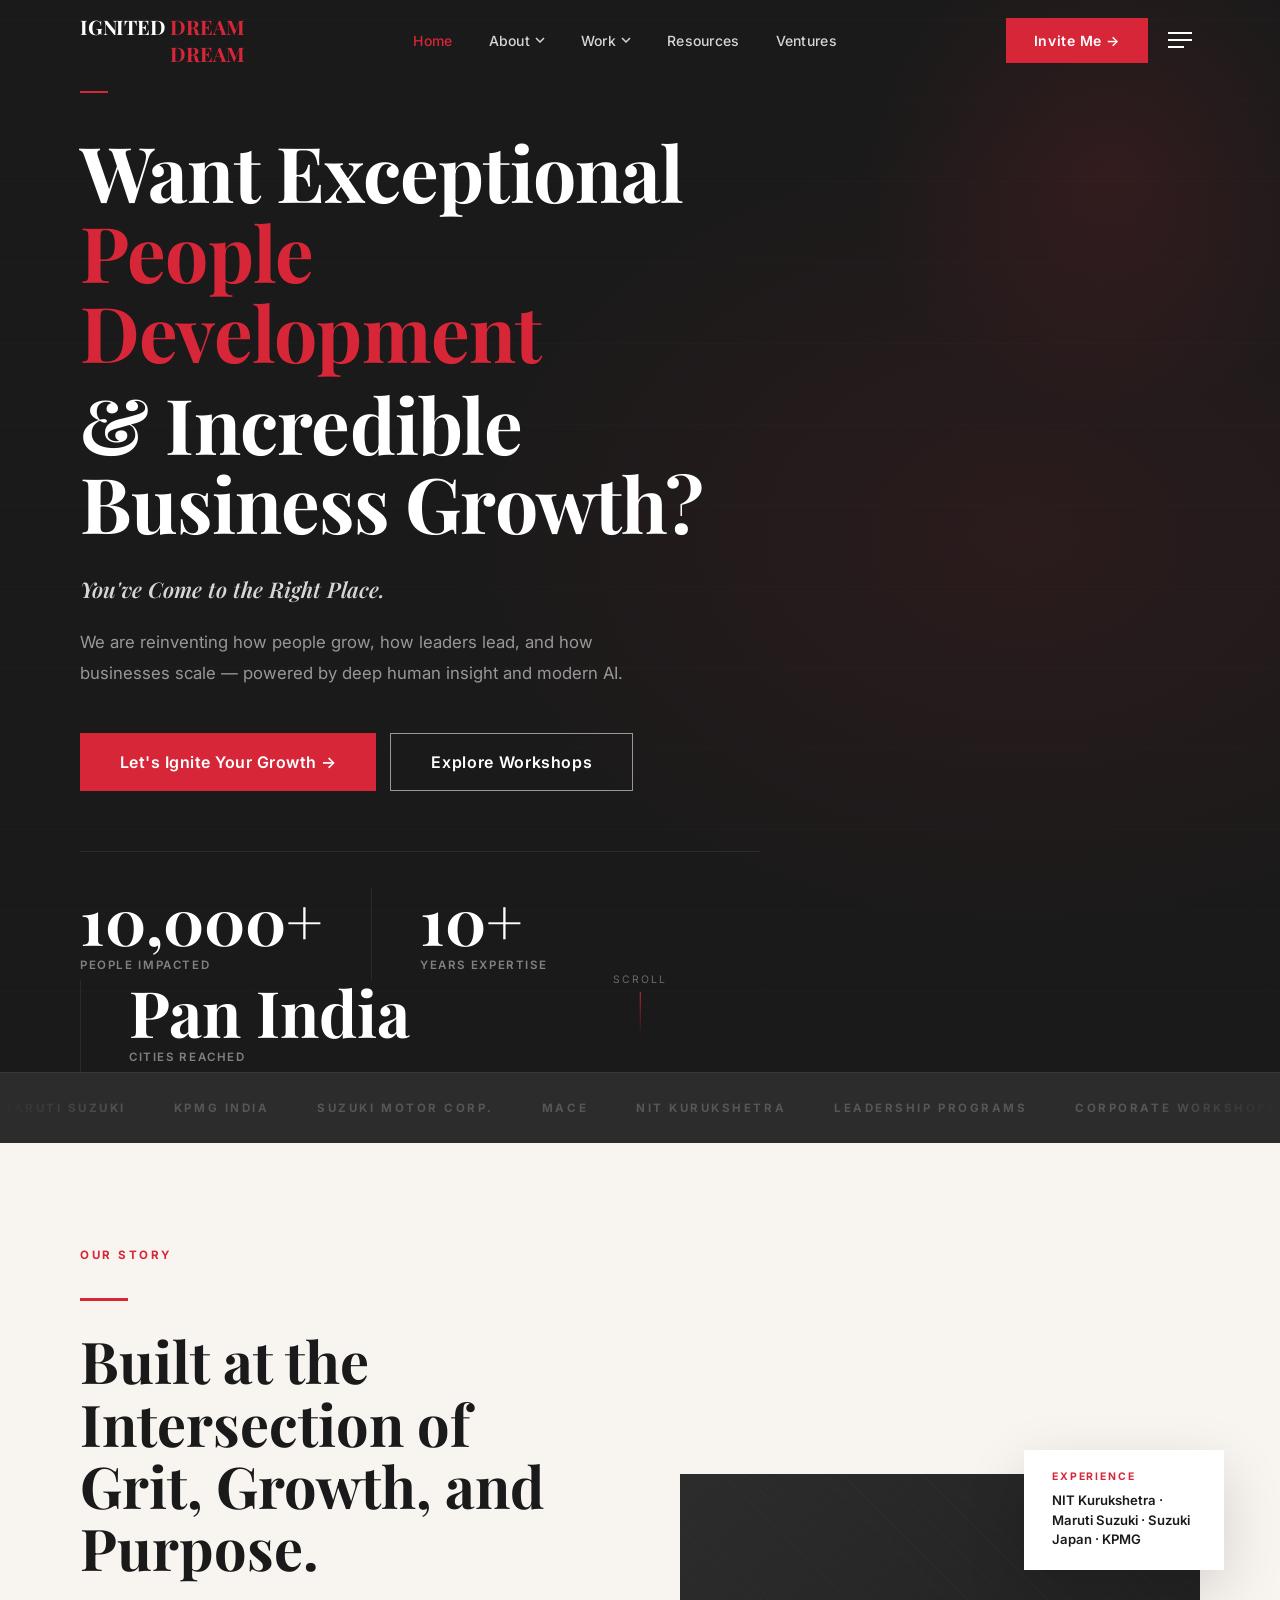
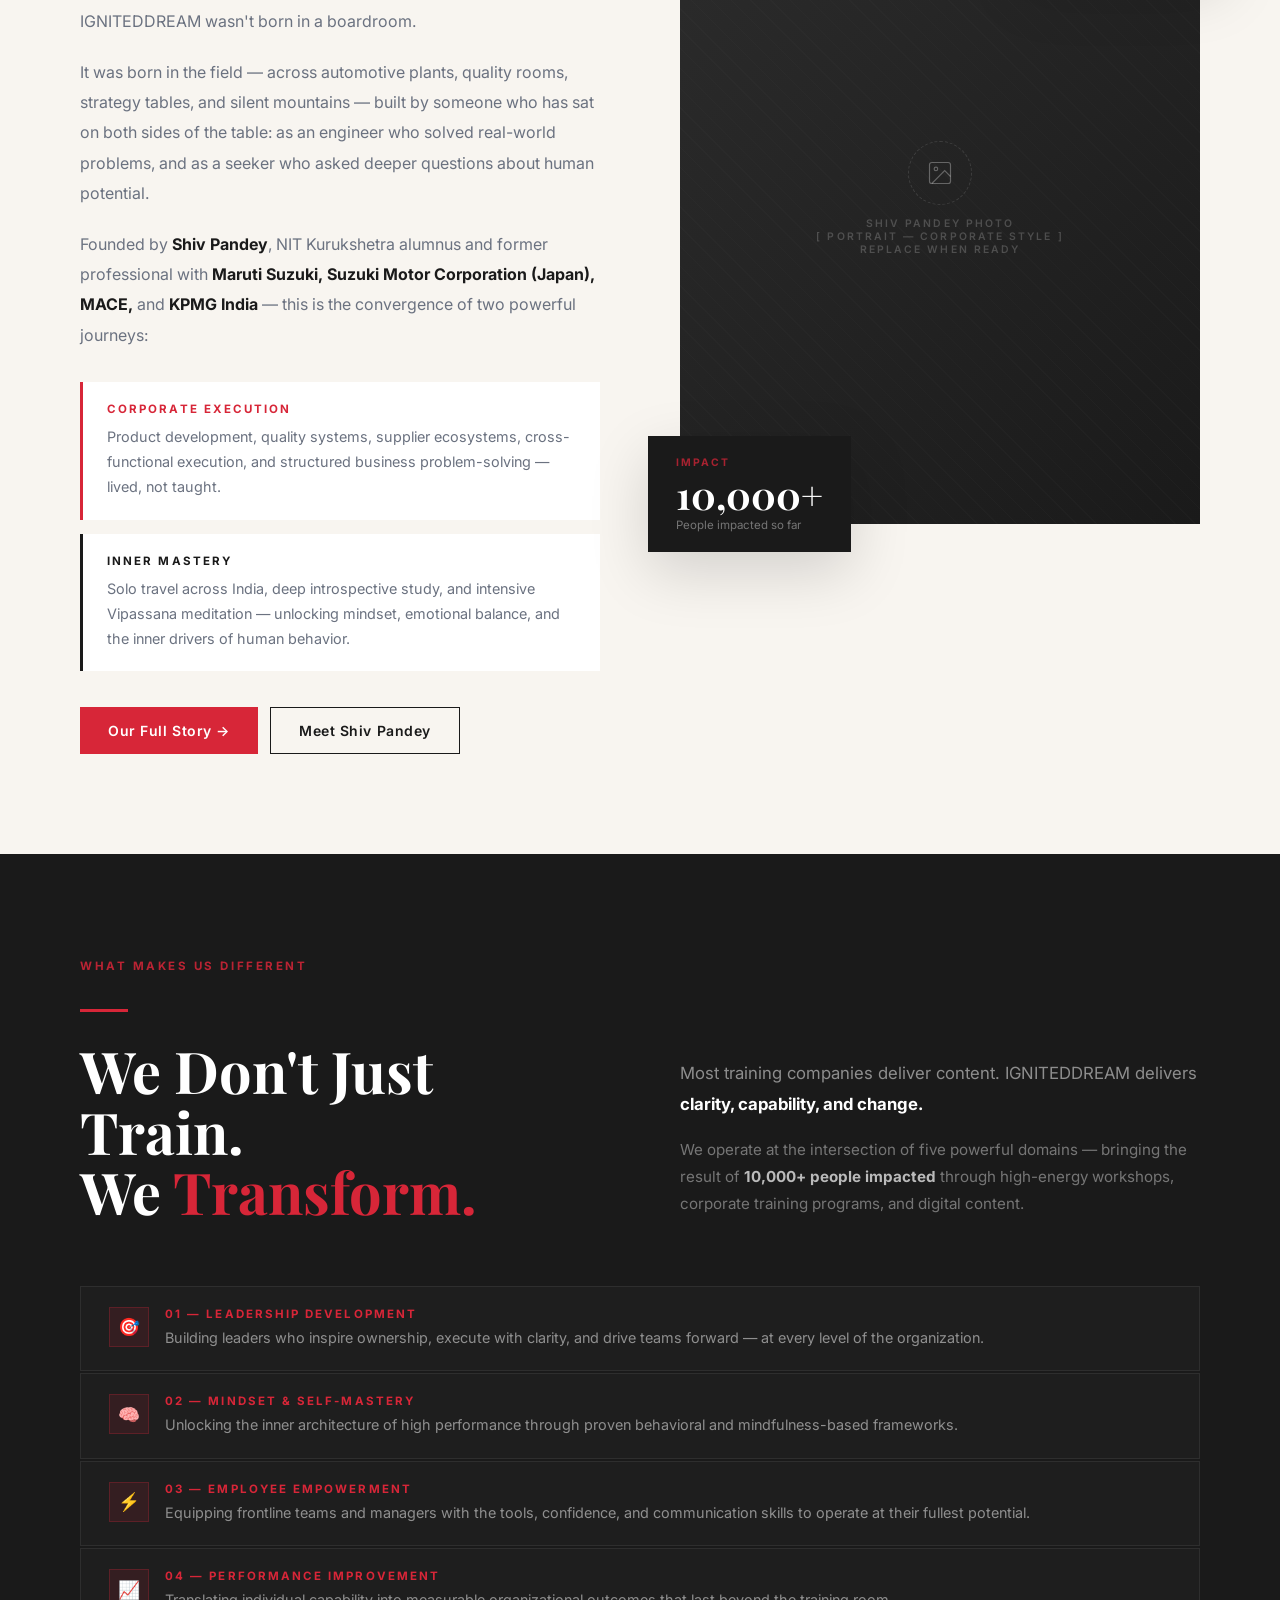
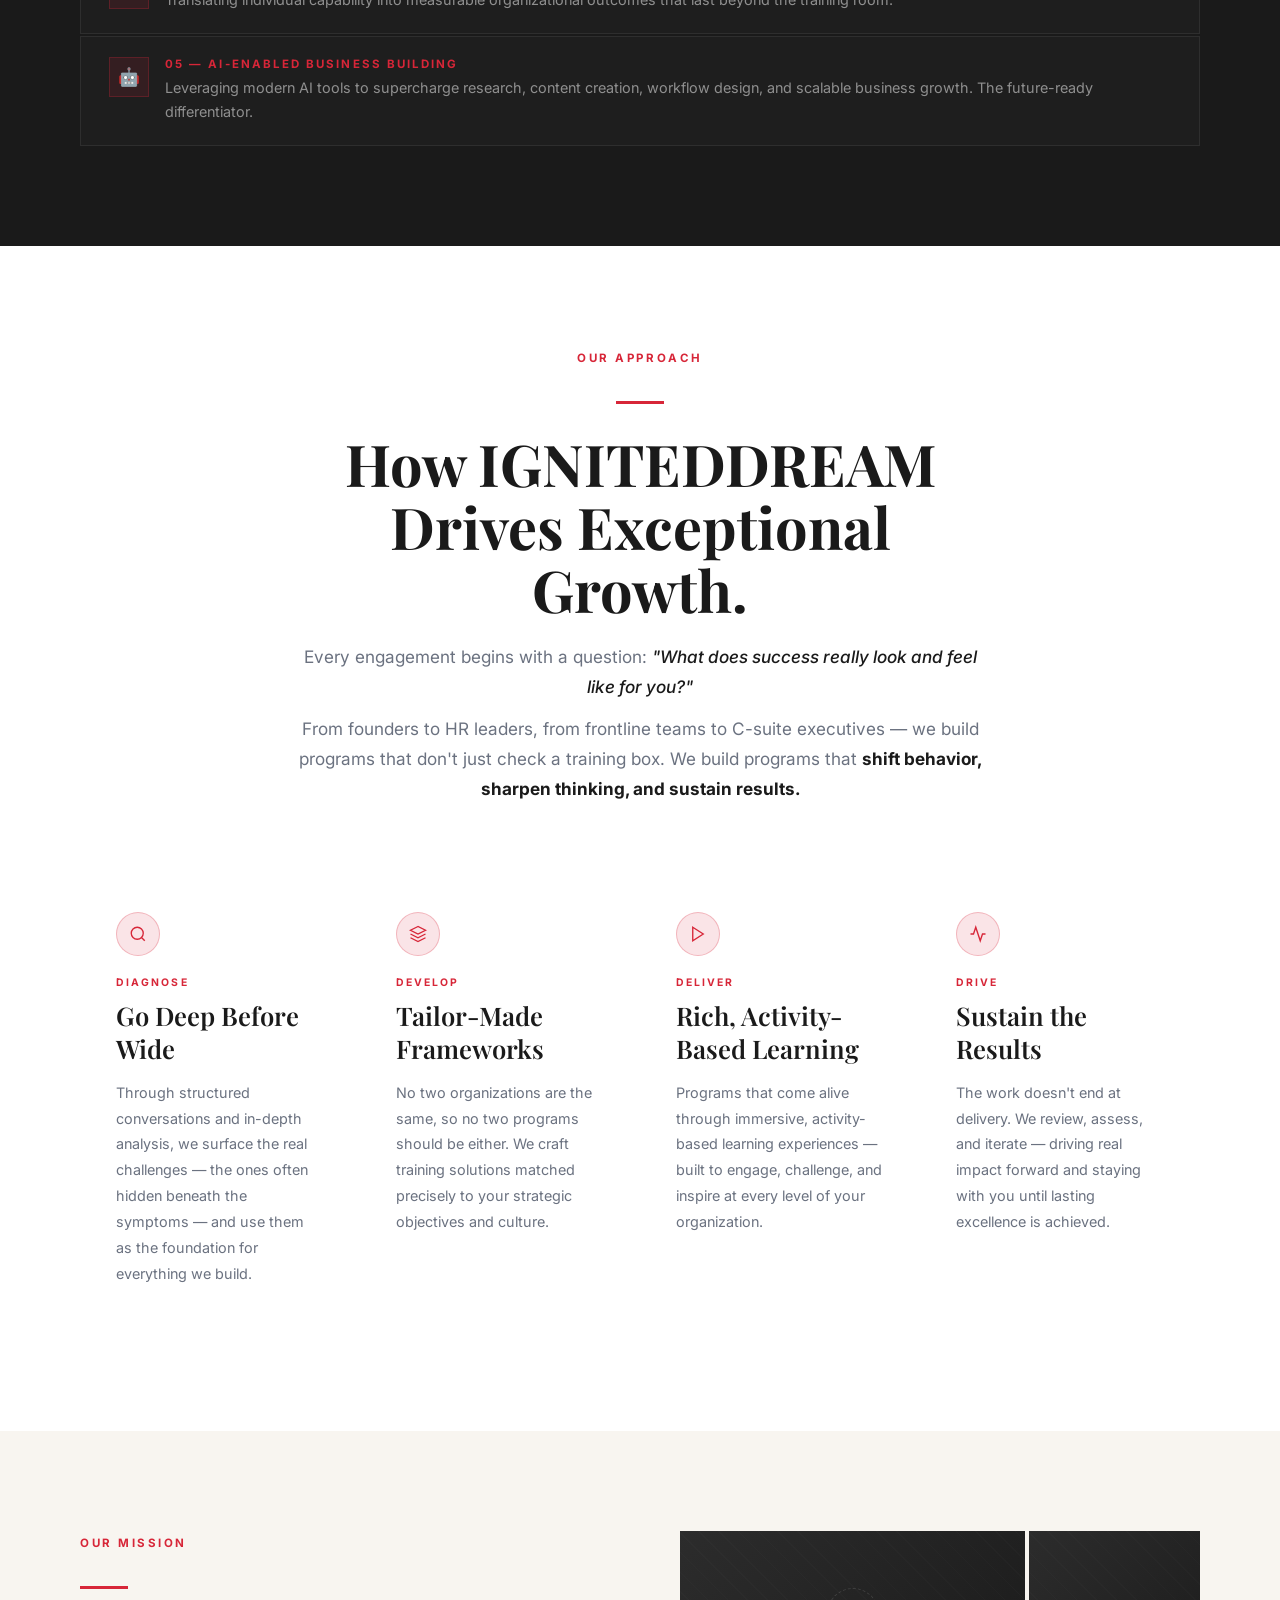
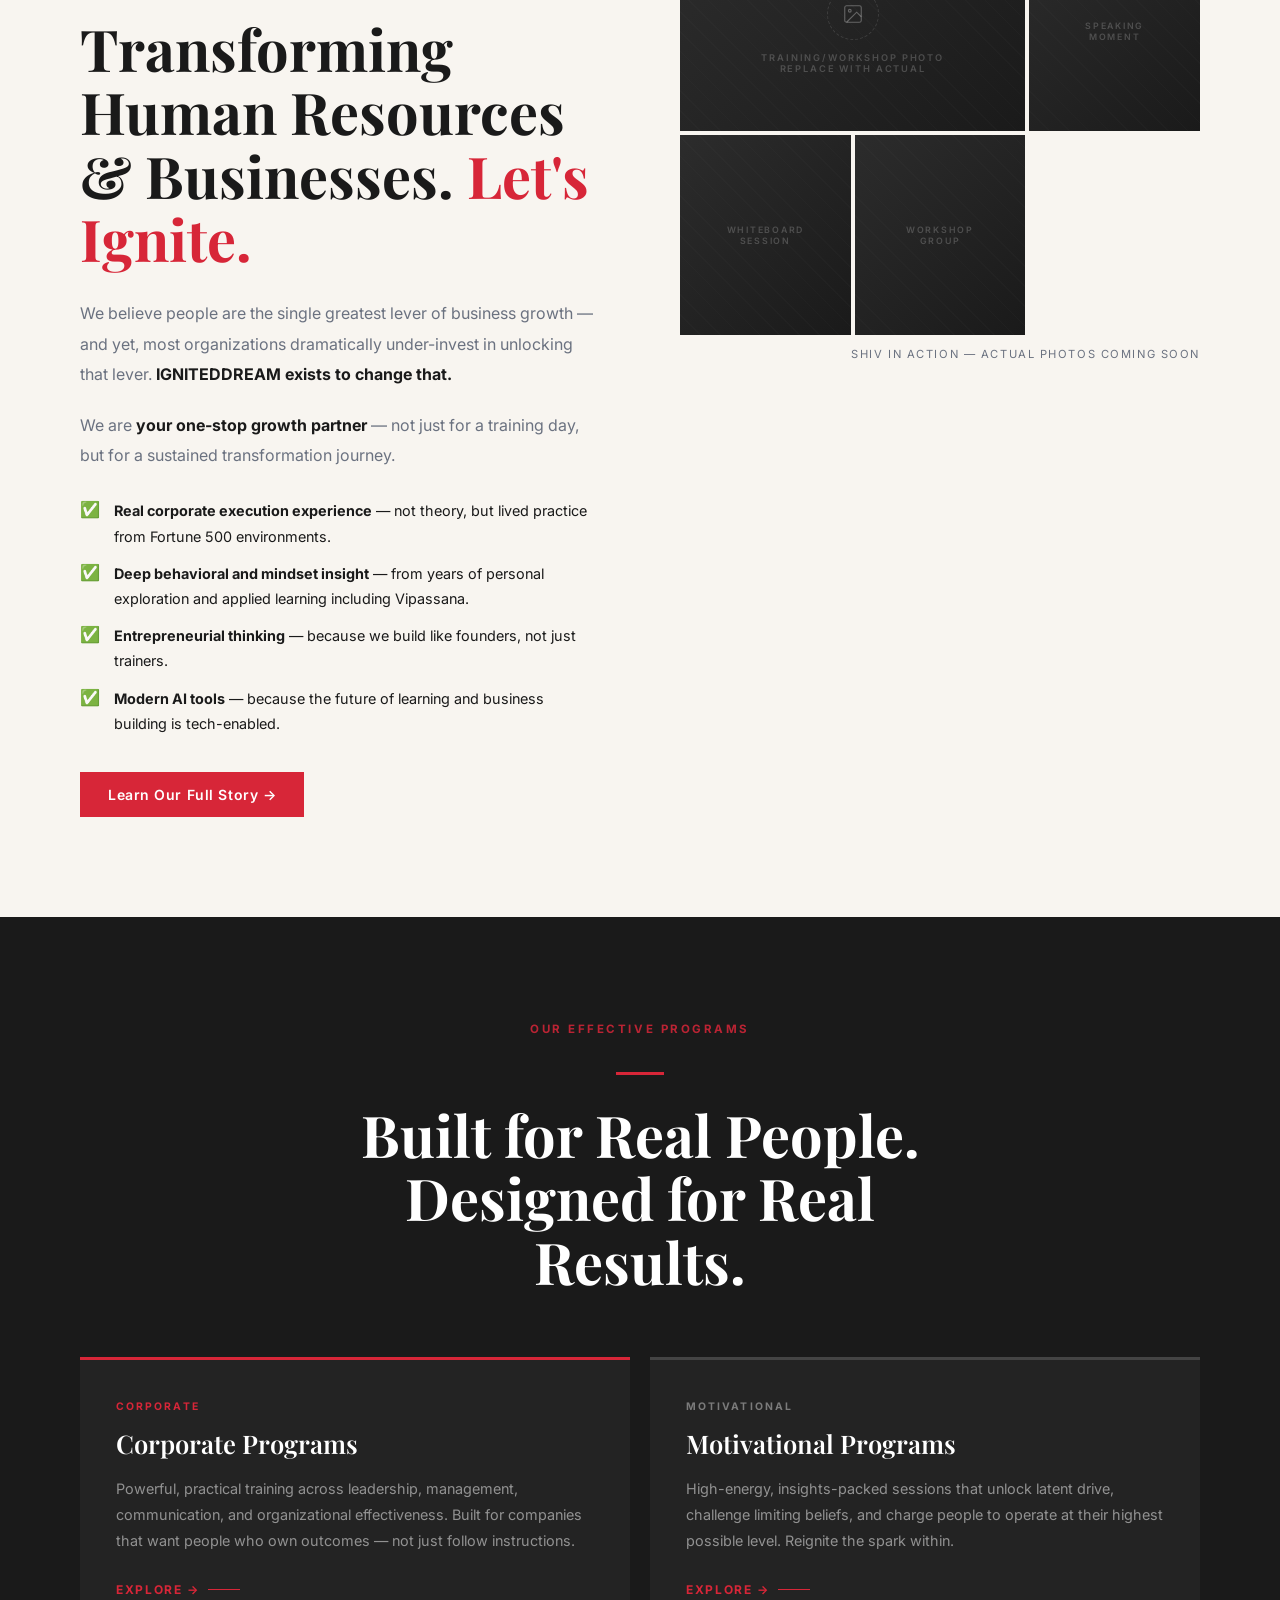
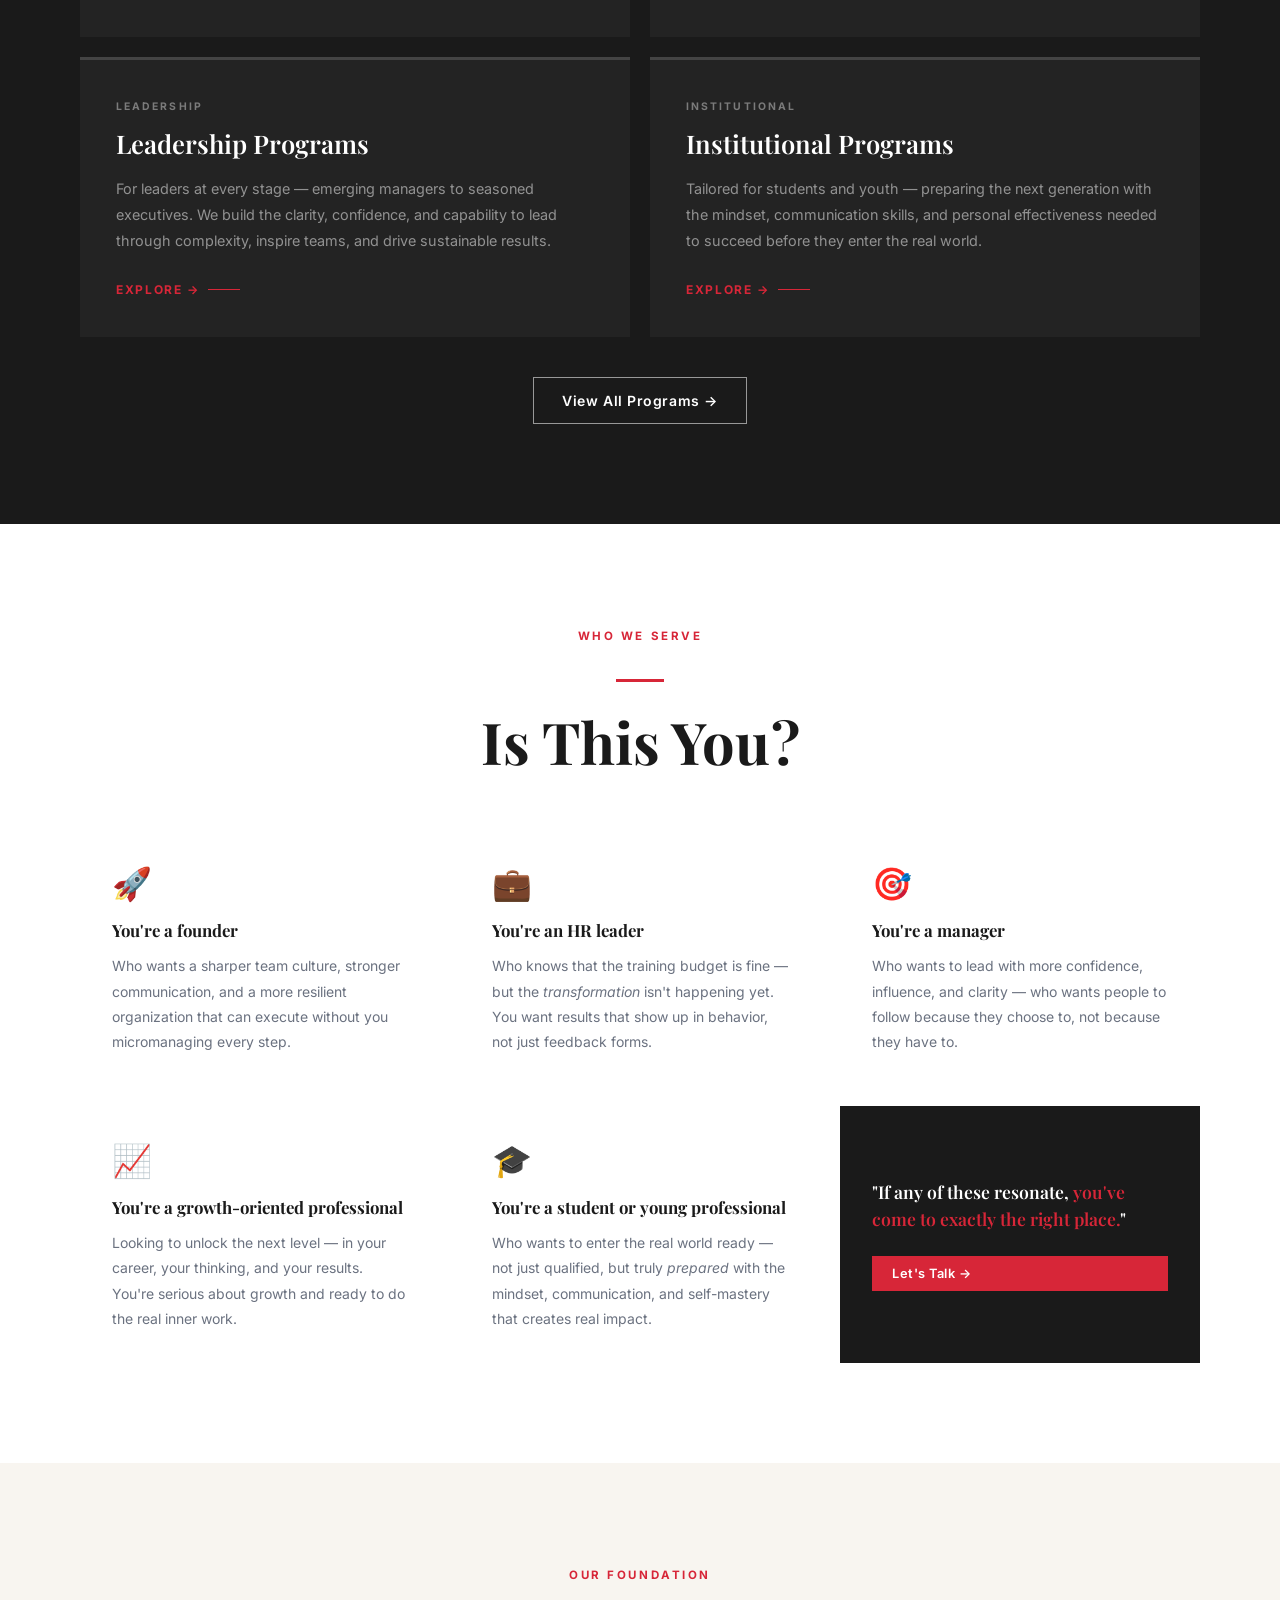
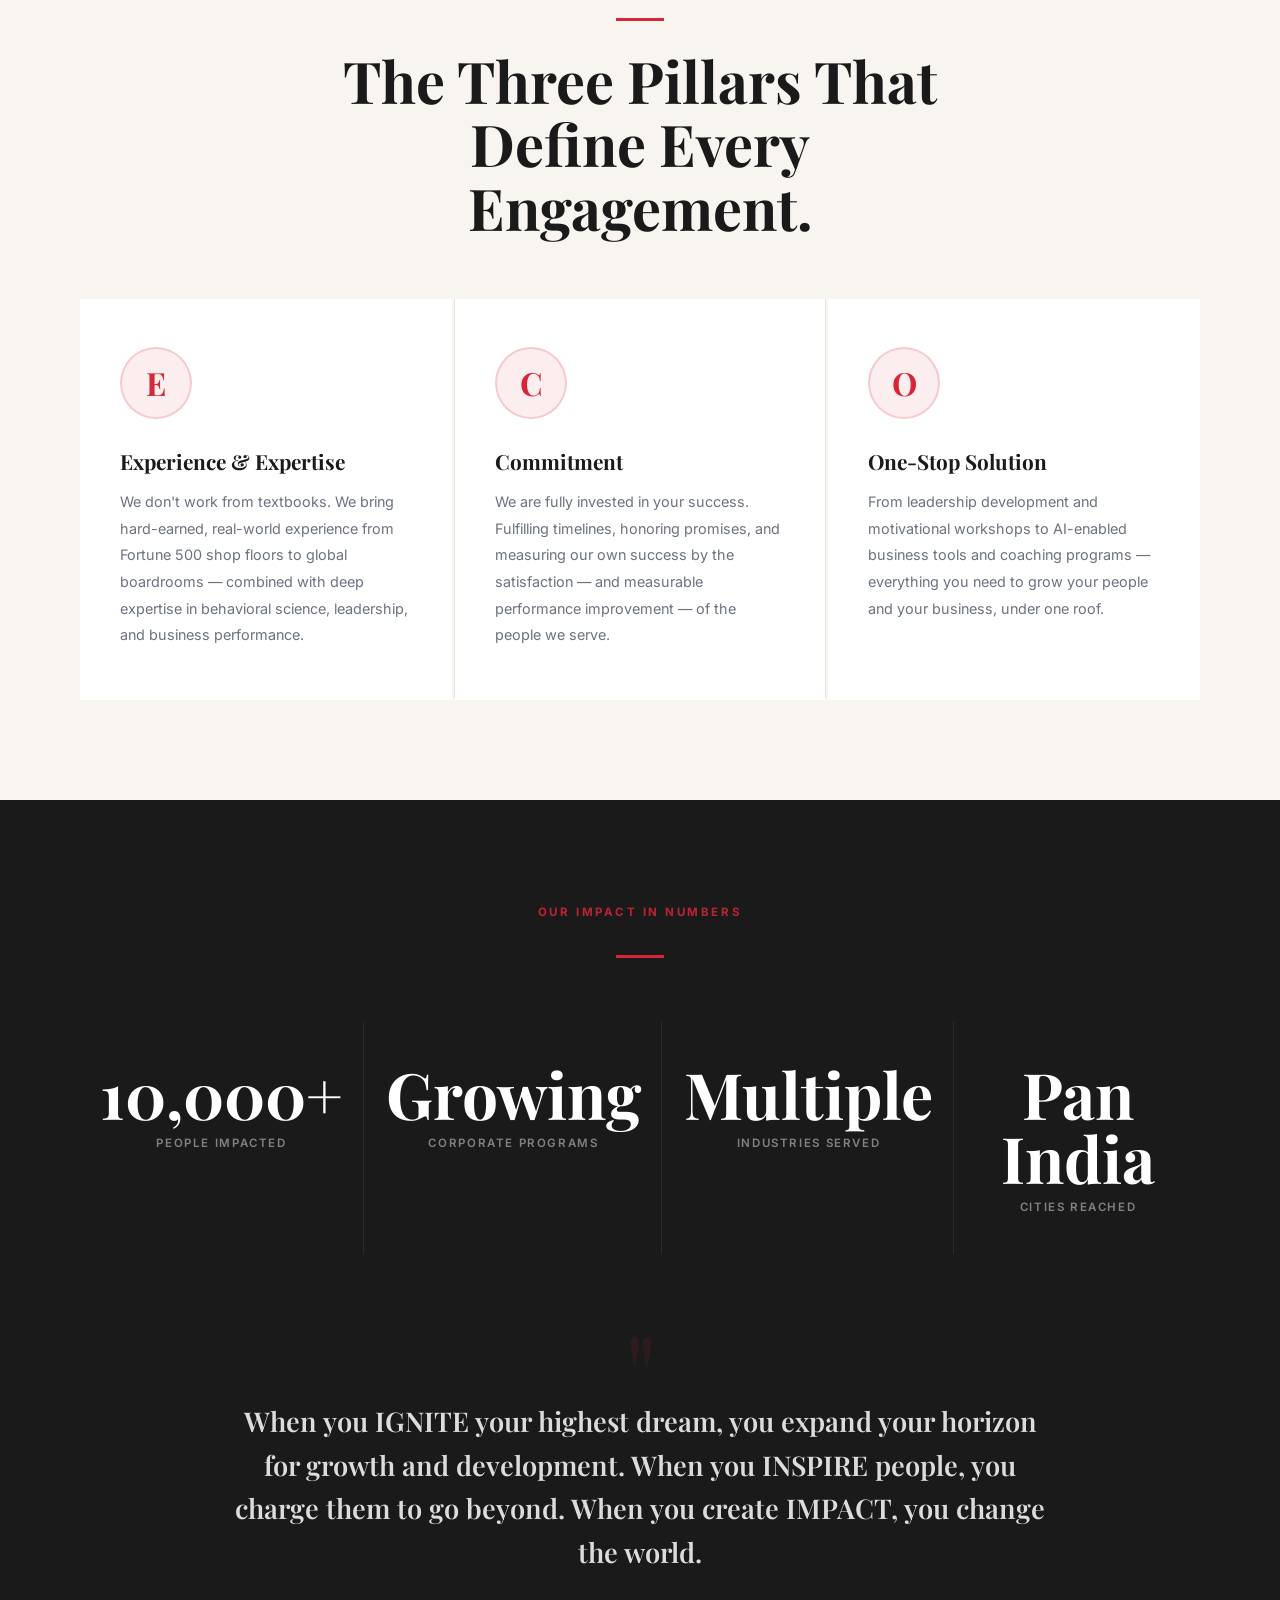
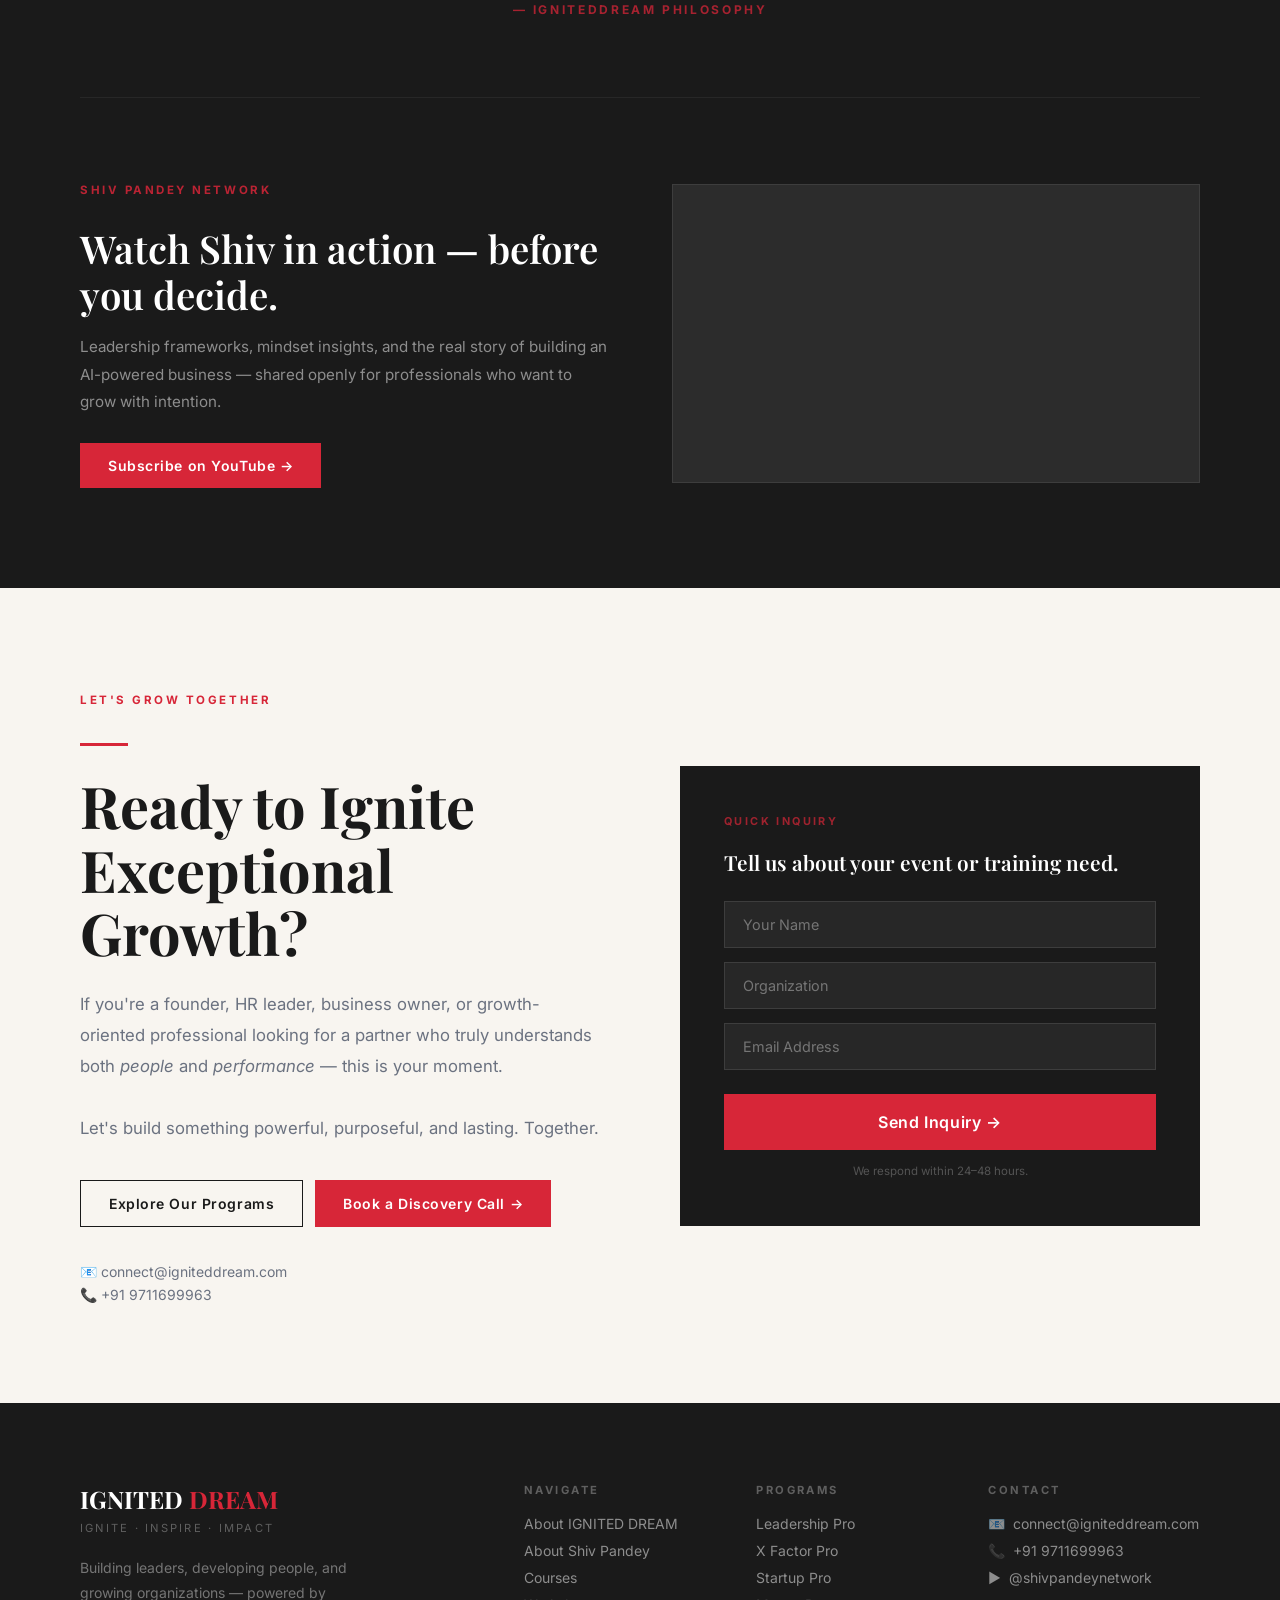
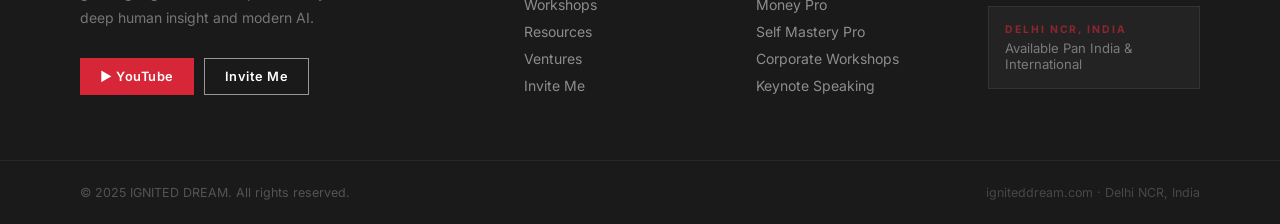
==== index.html @ c8ef8863 "Initial commit with fully redesigned pages and recovered content" ====
<!DOCTYPE html>
<html lang="en">
<head>
  <meta charset="UTF-8">
  <meta name="viewport" content="width=device-width, initial-scale=1.0">
  <title>IGNITEDDREAM — Exceptional People Development & Incredible Business Growth | Delhi NCR</title>
  <meta name="description" content="IGNITEDDREAM is a leading corporate training, leadership development, and mindset transformation company in Delhi NCR. Founded by Shiv Pandey (NIT Kurukshetra | Maruti Suzuki | KPMG), we've impacted 10,000+ people. Explore programs for leaders, teams, and businesses.">
  <meta name="keywords" content="corporate training Delhi NCR, leadership development India, mindset coaching, employee empowerment programs, business growth training, soft skills training, Shiv Pandey, IGNITEDDREAM">
  <link rel="stylesheet" href="css/styles.css">
  <script src="https://cdn.tailwindcss.com"></script>
  <script>tailwind.config={theme:{extend:{}}}</script>
  <style>
    /* ── Page-specific additions ─── */
    .hero-tagline-cycle span {
      display: inline-block;
      opacity: 0;
      transform: translateY(12px);
      animation: cycleIn 9s ease infinite;
    }
    .hero-tagline-cycle span:nth-child(2) { animation-delay: 3s; }
    .hero-tagline-cycle span:nth-child(3) { animation-delay: 6s; }
    @keyframes cycleIn {
      0%    { opacity:0; transform:translateY(12px); }
      8%    { opacity:1; transform:translateY(0); }
      28%   { opacity:1; transform:translateY(0); }
      36%   { opacity:0; transform:translateY(-12px); }
      100%  { opacity:0; transform:translateY(12px); }
    }

    /* Marquee logos strip */
    .marquee-track { display:flex; gap:48px; animation: marquee 22s linear infinite; white-space:nowrap; }
    @keyframes marquee { from{transform:translateX(0)} to{transform:translateX(-50%)} }
    .marquee-wrap { overflow:hidden; -webkit-mask-image:linear-gradient(to right, transparent 0, black 10%, black 90%, transparent 100%); }

    /* Impact counter */
    .impact-num {
      font-family:'Playfair Display',serif;
      font-size:clamp(2.8rem,5vw,4.5rem);
      font-weight:700;
      color:#fff;
      line-height:1;
    }

    /* Domain pill hover */
    .domain-pill {
      padding:20px 28px;
      border:1px solid rgba(255,255,255,0.07);
      display:flex; align-items:flex-start; gap:16px;
      transition:all .3s ease;
      background:rgba(255,255,255,0.02);
    }
    .domain-pill:hover {
      border-color:rgba(215,38,56,0.4);
      background:rgba(215,38,56,0.04);
      transform:translateX(6px);
    }

    /* Who we serve card */
    .serve-card {
      padding:32px;
      border-top:3px solid transparent;
      background:var(--white);
      transition:all .35s ease;
      position:relative; overflow:hidden;
    }
    .serve-card:hover { border-top-color:var(--red); transform:translateY(-5px); box-shadow:0 24px 60px rgba(0,0,0,.1); }

    /* Photo placeholder */
    .photo-placeholder {
      background:linear-gradient(135deg, #2C2C2C 0%, #1A1A1A 100%);
      display:flex; flex-direction:column; align-items:center; justify-content:center;
      position:relative; overflow:hidden;
    }
    .photo-placeholder::after {
      content:'';
      position:absolute; inset:0;
      background:repeating-linear-gradient(45deg, rgba(255,255,255,.015) 0px, rgba(255,255,255,.015) 1px, transparent 1px, transparent 14px);
    }
    .photo-placeholder-label {
      font-size:.65rem; letter-spacing:.2em; text-transform:uppercase;
      color:rgba(255,255,255,.2); font-weight:600; position:relative; z-index:1;
    }
    .photo-placeholder-icon {
      width:52px; height:52px; border:1.5px dashed rgba(255,255,255,.12);
      border-radius:50%; display:flex; align-items:center; justify-content:center;
      margin-bottom:12px; position:relative; z-index:1;
    }

    /* Floating stats box */
    .stat-float {
      position:absolute; background:var(--white); padding:20px 28px;
      box-shadow:0 20px 60px rgba(0,0,0,.15);
    }

    /* ECO pillar */
    .eco-pillar {
      padding:48px 40px;
      border-bottom:3px solid transparent;
      transition:all .4s ease;
      background:var(--white);
    }
    .eco-pillar:hover { border-bottom-color:var(--red); }

    /* Pull quote mark */
    .pull-quote-mark {
      font-family:'Playfair Display',serif;
      font-size:7rem; line-height:.7;
      color:var(--red); opacity:.1;
      display:block;
    }

    /* Proof moments grid */
    .moments-grid {
      display:grid;
      grid-template-columns:repeat(3,1fr);
      grid-template-rows:200px 200px;
      gap:4px;
    }
    .moments-grid .moment-lg { grid-column:span 2; }

    @media(max-width:768px) {
      .moments-grid { grid-template-columns:1fr 1fr; grid-template-rows:auto; }
      .moments-grid .moment-lg { grid-column:span 2; }
    }
  </style>
</head>
<body>

<!-- ═══════════════════════════════════════
  NAVIGATION
════════════════════════════════════════ -->
<nav id="navbar" class="nav-dark">
  <div class="container" style="height:80px;display:flex;align-items:center;justify-content:space-between;">
    <!-- Logo -->
    <a href="index.html" style="flex-shrink:0;">
      <img src="assets/images/logo-light.png" alt="IGNITED DREAM" class="logo-dark" style="height:40px;"
           onerror="this.style.display='none';this.nextElementSibling.style.display='block'">
      <span class="logo-dark" style="display:none;font-family:'Playfair Display',serif;font-size:1.25rem;font-weight:700;color:#fff;letter-spacing:-.01em;">IGNITED<span style="color:var(--red);"> DREAM</span></span>
      <img src="assets/images/logo-dark.png" alt="IGNITED DREAM" class="logo-light" style="height:40px;display:none;"
           onerror="this.style.display='none';this.nextElementSibling.style.display='block'">
      <span class="logo-light" style="display:none;font-family:'Playfair Display',serif;font-size:1.25rem;font-weight:700;color:var(--charcoal);letter-spacing:-.01em;">IGNITED<span style="color:var(--red);"> DREAM</span></span>
    </a>

    <!-- Desktop Nav -->
    <div style="display:flex;align-items:center;gap:36px;" class="hidden lg:flex">
      <a href="index.html" class="nav-link" style="color:var(--red)!important;">Home</a>
      <div class="dropdown">
        <button class="nav-link" style="gap:5px;">About
          <svg width="10" height="6" fill="none" viewBox="0 0 10 6"><path d="M1 1l4 4 4-4" stroke="currentColor" stroke-width="1.5"/></svg>
        </button>
        <div class="dropdown-menu">
          <a href="about.html">About IGNITED DREAM</a>
          <a href="shiv-pandey.html">About Shiv Pandey</a>
        </div>
      </div>
      <div class="dropdown">
        <button class="nav-link" style="gap:5px;">Work
          <svg width="10" height="6" fill="none" viewBox="0 0 10 6"><path d="M1 1l4 4 4-4" stroke="currentColor" stroke-width="1.5"/></svg>
        </button>
        <div class="dropdown-menu">
          <a href="courses.html">Courses</a>
          <a href="workshops.html">Workshops</a>
        </div>
      </div>
      <a href="resources.html" class="nav-link">Resources</a>
      <a href="side-projects.html" class="nav-link">Ventures</a>
    </div>

    <div style="display:flex;align-items:center;gap:12px;">
      <a href="invite.html" class="btn btn-red hidden lg:inline-flex">Invite Me →</a>
      <button id="hamburger" class="lg:hidden" aria-label="Open menu" style="display:flex;flex-direction:column;justify-content:center;gap:5px;padding:8px;width:40px;height:40px;">
        <span class="ham-bar" style="display:block;width:24px;height:2px;background:white;transition:.3s;"></span>
        <span class="ham-bar" style="display:block;width:24px;height:2px;background:white;transition:.3s;"></span>
        <span class="ham-bar" style="display:block;width:16px;height:2px;background:white;transition:.3s;"></span>
      </button>
    </div>
  </div>
</nav>

<!-- Mobile Menu -->
<div id="mobile-menu" role="dialog" aria-modal="true">
  <button id="mobile-close" style="position:absolute;top:24px;right:28px;background:none;border:none;cursor:pointer;color:white;padding:8px;" aria-label="Close menu">
    <svg width="28" height="28" viewBox="0 0 24 24" fill="none" stroke="currentColor" stroke-width="2"><line x1="18" y1="6" x2="6" y2="18"/><line x1="6" y1="6" x2="18" y2="18"/></svg>
  </button>
  <div style="margin-bottom:48px;"><span style="font-family:'Playfair Display',serif;font-size:1.4rem;font-weight:700;color:white;">IGNITED</span><span style="font-family:'Playfair Display',serif;font-size:1.4rem;font-weight:700;color:var(--red);"> DREAM</span></div>
  <nav>
    <a href="index.html" class="mobile-nav-link" style="color:var(--red);">Home</a>
    <a href="about.html" class="mobile-nav-link">About IGNITED DREAM</a>
    <a href="shiv-pandey.html" class="mobile-nav-link">About Shiv Pandey</a>
    <a href="courses.html" class="mobile-nav-link">Courses</a>
    <a href="workshops.html" class="mobile-nav-link">Workshops</a>
    <a href="resources.html" class="mobile-nav-link">Resources</a>
    <a href="side-projects.html" class="mobile-nav-link">Ventures</a>
    <a href="invite.html" class="mobile-nav-link" style="color:var(--red);margin-top:8px;padding-top:24px;border-top:1px solid rgba(255,255,255,.07);">Invite Me →</a>
  </nav>
  <div style="margin-top:auto;padding-top:48px;"><p style="font-size:.7rem;letter-spacing:.2em;text-transform:uppercase;color:rgba(255,255,255,.25);">Ignite · Inspire · Impact</p></div>
</div>


<!-- ═══════════════════════════════════════
  SECTION 1 — HERO
  "Want Exceptional People Development & Incredible Business Growth? You've Come to the Right Place."
════════════════════════════════════════ -->
<section class="hero" id="hero" data-nav="dark" style="min-height:100vh;">
  <!-- Background layers -->
  <div style="position:absolute;inset:0;background:var(--charcoal);"></div>
  <div style="position:absolute;inset:0;background:radial-gradient(ellipse 70% 60% at 80% 50%, rgba(215,38,56,0.09) 0%, transparent 65%);"></div>
  <div style="position:absolute;inset:0;background-image:repeating-linear-gradient(0deg,transparent,transparent 80px,rgba(255,255,255,0.012) 80px,rgba(255,255,255,0.012) 81px);"></div>
  <!-- Decorative red blob -->
  <div class="red-blob" style="top:-80px;right:-80px;width:500px;height:500px;"></div>

  <!-- Hero Photo placeholder — right column visual -->
  <div style="position:absolute;right:0;top:0;bottom:0;width:40%;display:none;" class="lg:block">
    <div class="photo-placeholder" style="width:100%;height:100%;opacity:.35;">
      <div class="photo-placeholder-icon">
        <svg width="22" height="22" fill="none" viewBox="0 0 24 24" stroke="rgba(255,255,255,.4)" stroke-width="1.2"><rect x="3" y="3" width="18" height="18" rx="2"/><circle cx="8.5" cy="8.5" r="1.5"/><path d="M21 15l-5-5L5 21"/></svg>
      </div>
      <span class="photo-placeholder-label">Hero Image<br>[ Replace with actual photo ]</span>
    </div>
  </div>

  <div class="container hero-content" style="width:100%;padding-top:80px;position:relative;z-index:2;">
    <div style="max-width:680px;">

      <!-- Cycling tagline above headline -->
      <div class="hero-anim-1" style="margin-bottom:28px;min-height:24px;display:flex;align-items:center;gap:12px;">
        <span style="display:inline-block;width:28px;height:2px;background:var(--red);flex-shrink:0;"></span>
        <div class="hero-tagline-cycle" style="position:relative;height:20px;overflow:hidden;font-size:.72rem;letter-spacing:.22em;text-transform:uppercase;color:rgba(255,255,255,.55);font-weight:700;">
          <span style="position:absolute;left:0;top:0;">IGNITE your highest dream.</span>
          <span style="position:absolute;left:0;top:0;animation-delay:3s;">INSPIRE people to go beyond.</span>
          <span style="position:absolute;left:0;top:0;animation-delay:6s;">Create IMPACT that changes the world.</span>
        </div>
      </div>

      <!-- Primary headline -->
      <h1 class="display-xl hero-anim-2" style="color:white;margin-bottom:12px;line-height:1.04;">
        Want Exceptional<br>
        <span style="color:var(--red);">People Development</span>
      </h1>
      <h1 class="display-xl hero-anim-2" style="color:white;margin-bottom:32px;line-height:1.04;">
        &amp; Incredible Business Growth?
      </h1>
      <p class="hero-anim-2" style="font-family:'Playfair Display',serif;font-size:1.35rem;font-weight:600;color:rgba(255,255,255,.82);margin-bottom:0;font-style:italic;">You've Come to the Right Place.</p>

      <!-- Sub-headline -->
      <p class="hero-anim-3" style="font-size:1.05rem;line-height:1.85;color:rgba(255,255,255,.55);max-width:560px;margin-top:24px;margin-bottom:44px;">We are reinventing how people grow, how leaders lead, and how businesses scale — powered by deep human insight and modern AI.</p>

      <!-- CTAs -->
      <div class="hero-anim-4" style="display:flex;flex-wrap:wrap;gap:14px;margin-bottom:60px;">
        <a href="about.html" class="btn btn-red" style="font-size:1rem;padding:18px 40px;letter-spacing:.03em;">Let's Ignite Your Growth →</a>
        <a href="workshops.html" class="btn btn-outline-white" style="font-size:1rem;padding:18px 40px;">Explore Workshops</a>
      </div>

      <!-- Credibility stats strip -->
      <div class="hero-anim-5" style="display:flex;flex-wrap:wrap;gap:0;padding-top:36px;border-top:1px solid rgba(255,255,255,.08);">
        <div style="padding-right:48px;padding-bottom:8px;">
          <span class="impact-num">10,000+</span>
          <span class="cred-label" style="display:block;margin-top:6px;">People Impacted</span>
        </div>
        <div style="padding:0 48px;border-left:1px solid rgba(255,255,255,.08);padding-bottom:8px;">
          <span class="impact-num">10+</span>
          <span class="cred-label" style="display:block;margin-top:6px;">Years Expertise</span>
        </div>
        <div style="padding-left:48px;border-left:1px solid rgba(255,255,255,.08);padding-bottom:8px;">
          <span class="impact-num">Pan India</span>
          <span class="cred-label" style="display:block;margin-top:6px;">Cities Reached</span>
        </div>
      </div>
    </div>
  </div>

  <div class="scroll-cue"><span>Scroll</span><div class="scroll-cue-line"></div></div>
</section>


<!-- ═══════════════════════════════════════
  MARQUEE — Trust / Clients Logos Placeholder
════════════════════════════════════════ -->
<section style="background:var(--charcoal-2);padding:28px 0;border-top:1px solid rgba(255,255,255,.06);">
  <div class="marquee-wrap">
    <div class="marquee-track">
      <!-- Placeholder logos — replace with real client/partner logos -->
      <span style="font-size:.72rem;font-weight:700;letter-spacing:.22em;text-transform:uppercase;color:rgba(255,255,255,.2);">Maruti Suzuki</span>
      <span style="font-size:.72rem;font-weight:700;letter-spacing:.22em;text-transform:uppercase;color:rgba(255,255,255,.2);">KPMG India</span>
      <span style="font-size:.72rem;font-weight:700;letter-spacing:.22em;text-transform:uppercase;color:rgba(255,255,255,.2);">Suzuki Motor Corp.</span>
      <span style="font-size:.72rem;font-weight:700;letter-spacing:.22em;text-transform:uppercase;color:rgba(255,255,255,.2);">MACE</span>
      <span style="font-size:.72rem;font-weight:700;letter-spacing:.22em;text-transform:uppercase;color:rgba(255,255,255,.2);">NIT Kurukshetra</span>
      <span style="font-size:.72rem;font-weight:700;letter-spacing:.22em;text-transform:uppercase;color:rgba(255,255,255,.2);">Leadership Programs</span>
      <span style="font-size:.72rem;font-weight:700;letter-spacing:.22em;text-transform:uppercase;color:rgba(255,255,255,.2);">Corporate Workshops</span>
      <!-- Duplicate for seamless loop -->
      <span style="font-size:.72rem;font-weight:700;letter-spacing:.22em;text-transform:uppercase;color:rgba(255,255,255,.2);">Maruti Suzuki</span>
      <span style="font-size:.72rem;font-weight:700;letter-spacing:.22em;text-transform:uppercase;color:rgba(255,255,255,.2);">KPMG India</span>
      <span style="font-size:.72rem;font-weight:700;letter-spacing:.22em;text-transform:uppercase;color:rgba(255,255,255,.2);">Suzuki Motor Corp.</span>
      <span style="font-size:.72rem;font-weight:700;letter-spacing:.22em;text-transform:uppercase;color:rgba(255,255,255,.2);">MACE</span>
      <span style="font-size:.72rem;font-weight:700;letter-spacing:.22em;text-transform:uppercase;color:rgba(255,255,255,.2);">NIT Kurukshetra</span>
      <span style="font-size:.72rem;font-weight:700;letter-spacing:.22em;text-transform:uppercase;color:rgba(255,255,255,.2);">Leadership Programs</span>
      <span style="font-size:.72rem;font-weight:700;letter-spacing:.22em;text-transform:uppercase;color:rgba(255,255,255,.2);">Corporate Workshops</span>
    </div>
  </div>
</section>


<!-- ═══════════════════════════════════════
  SECTION 2 — OUR STORY
  "Built at the Intersection of Grit, Growth, and Purpose"
  (Founder story MUST be prominent — per brand copy notes)
════════════════════════════════════════ -->
<section class="section section-warm" id="story">
  <div class="container">
    <div style="display:grid;grid-template-columns:1fr 1fr;gap:80px;align-items:center;" class="lg:grid-cols-2 grid-cols-1">

      <!-- Left: Story copy -->
      <div class="reveal reveal-left">
        <span class="section-label">Our Story</span>
        <span class="red-divider"></span>
        <h2 class="display-lg" style="margin-bottom:28px;line-height:1.08;">Built at the Intersection of Grit, Growth, and Purpose.</h2>
        <p style="font-size:1rem;line-height:1.9;color:var(--gray);margin-bottom:20px;">IGNITEDDREAM wasn't born in a boardroom.</p>
        <p style="font-size:1rem;line-height:1.9;color:var(--gray);margin-bottom:20px;">It was born in the field — across automotive plants, quality rooms, strategy tables, and silent mountains — built by someone who has sat on both sides of the table: as an engineer who solved real-world problems, and as a seeker who asked deeper questions about human potential.</p>
        <p style="font-size:1rem;line-height:1.9;color:var(--gray);margin-bottom:32px;">Founded by <strong style="color:var(--charcoal);">Shiv Pandey</strong>, NIT Kurukshetra alumnus and former professional with <strong style="color:var(--charcoal);">Maruti Suzuki, Suzuki Motor Corporation (Japan), MACE,</strong> and <strong style="color:var(--charcoal);">KPMG India</strong> — this is the convergence of two powerful journeys:</p>

        <!-- Two path callouts -->
        <div style="display:flex;flex-direction:column;gap:14px;margin-bottom:36px;">
          <div style="padding:20px 24px;background:var(--white);border-left:3px solid var(--red);">
            <p style="font-size:.72rem;font-weight:700;letter-spacing:.18em;text-transform:uppercase;color:var(--red);margin-bottom:8px;">Corporate Execution</p>
            <p style="font-size:.9rem;line-height:1.75;color:var(--gray);">Product development, quality systems, supplier ecosystems, cross-functional execution, and structured business problem-solving — lived, not taught.</p>
          </div>
          <div style="padding:20px 24px;background:var(--white);border-left:3px solid var(--charcoal);">
            <p style="font-size:.72rem;font-weight:700;letter-spacing:.18em;text-transform:uppercase;color:var(--charcoal);margin-bottom:8px;">Inner Mastery</p>
            <p style="font-size:.9rem;line-height:1.75;color:var(--gray);">Solo travel across India, deep introspective study, and intensive Vipassana meditation — unlocking mindset, emotional balance, and the inner drivers of human behavior.</p>
          </div>
        </div>

        <div style="display:flex;gap:12px;flex-wrap:wrap;">
          <a href="about.html" class="btn btn-red">Our Full Story →</a>
          <a href="shiv-pandey.html" class="btn btn-outline-dark">Meet Shiv Pandey</a>
        </div>
      </div>

      <!-- Right: Visual with stats float -->
      <div class="reveal reveal-right" style="position:relative;">
        <!-- Main photo placeholder -->
        <div class="photo-placeholder" style="width:100%;aspect-ratio:4/5;border-radius:0;">
          <div class="photo-placeholder-icon" style="width:64px;height:64px;">
            <svg width="28" height="28" fill="none" viewBox="0 0 24 24" stroke="rgba(255,255,255,.3)" stroke-width="1"><rect x="3" y="3" width="18" height="18" rx="2"/><circle cx="8.5" cy="8.5" r="1.5"/><path d="M21 15l-5-5L5 21"/></svg>
          </div>
          <span class="photo-placeholder-label" style="text-align:center;">Shiv Pandey Photo<br>[ Portrait — Corporate Style ]<br>Replace when ready</span>
        </div>
        <!-- Floating stat card -->
        <div class="stat-float" style="bottom:-28px;left:-32px;background:var(--charcoal);">
          <p style="font-size:.65rem;font-weight:700;letter-spacing:.2em;text-transform:uppercase;color:rgba(215,38,56,.75);margin-bottom:6px;">Impact</p>
          <p style="font-family:'Playfair Display',serif;font-size:2.4rem;font-weight:700;color:white;line-height:1;">10,000+</p>
          <p style="font-size:.72rem;color:rgba(255,255,255,.4);margin-top:4px;">People impacted so far</p>
        </div>
        <!-- Floating credential card -->
        <div class="stat-float" style="top:-24px;right:-24px;background:var(--white);max-width:200px;">
          <p style="font-size:.65rem;font-weight:700;letter-spacing:.18em;text-transform:uppercase;color:var(--red);margin-bottom:8px;">Experience</p>
          <p style="font-size:.82rem;font-weight:600;color:var(--charcoal);line-height:1.5;">NIT Kurukshetra · Maruti Suzuki · Suzuki Japan · KPMG</p>
        </div>
      </div>
    </div>
  </div>
</section>


<!-- ═══════════════════════════════════════
  SECTION 3 — THE DIFFERENTIATOR
  "We Don't Just Train. We Transform."
════════════════════════════════════════ -->
<section class="section section-dark" id="difference">
  <div class="container">
    <!-- Header -->
    <div style="display:grid;grid-template-columns:1fr 1fr;gap:80px;align-items:end;margin-bottom:64px;" class="lg:grid-cols-2 grid-cols-1">
      <div class="reveal">
        <span class="section-label section-label-light">What Makes Us Different</span>
        <span class="red-divider"></span>
        <h2 class="display-lg" style="color:white;line-height:1.05;margin-bottom:0;">We Don't Just Train.<br>We <span style="color:var(--red);">Transform.</span></h2>
      </div>
      <div class="reveal delay-2" style="padding-bottom:4px;">
        <p style="font-size:1.05rem;line-height:1.85;color:rgba(255,255,255,.5);margin-bottom:16px;">Most training companies deliver content. IGNITEDDREAM delivers <strong style="color:white;">clarity, capability, and change.</strong></p>
        <p style="font-size:.95rem;line-height:1.8;color:rgba(255,255,255,.4);">We operate at the intersection of five powerful domains — bringing the result of <strong style="color:rgba(255,255,255,.7);">10,000+ people impacted</strong> through high-energy workshops, corporate training programs, and digital content.</p>
      </div>
    </div>

    <!-- 5 Domains -->
    <div style="display:flex;flex-direction:column;gap:2px;" class="reveal">
      <div class="domain-pill">
        <div style="width:40px;height:40px;background:rgba(215,38,56,.12);border:1px solid rgba(215,38,56,.25);display:flex;align-items:center;justify-content:center;flex-shrink:0;font-size:1.1rem;">🎯</div>
        <div>
          <p style="font-size:.72rem;font-weight:700;letter-spacing:.18em;text-transform:uppercase;color:var(--red);margin-bottom:5px;">01 — Leadership Development</p>
          <p style="font-size:.9rem;line-height:1.7;color:rgba(255,255,255,.5);">Building leaders who inspire ownership, execute with clarity, and drive teams forward — at every level of the organization.</p>
        </div>
      </div>
      <div class="domain-pill">
        <div style="width:40px;height:40px;background:rgba(215,38,56,.12);border:1px solid rgba(215,38,56,.25);display:flex;align-items:center;justify-content:center;flex-shrink:0;font-size:1.1rem;">🧠</div>
        <div>
          <p style="font-size:.72rem;font-weight:700;letter-spacing:.18em;text-transform:uppercase;color:var(--red);margin-bottom:5px;">02 — Mindset & Self-Mastery</p>
          <p style="font-size:.9rem;line-height:1.7;color:rgba(255,255,255,.5);">Unlocking the inner architecture of high performance through proven behavioral and mindfulness-based frameworks.</p>
        </div>
      </div>
      <div class="domain-pill">
        <div style="width:40px;height:40px;background:rgba(215,38,56,.12);border:1px solid rgba(215,38,56,.25);display:flex;align-items:center;justify-content:center;flex-shrink:0;font-size:1.1rem;">⚡</div>
        <div>
          <p style="font-size:.72rem;font-weight:700;letter-spacing:.18em;text-transform:uppercase;color:var(--red);margin-bottom:5px;">03 — Employee Empowerment</p>
          <p style="font-size:.9rem;line-height:1.7;color:rgba(255,255,255,.5);">Equipping frontline teams and managers with the tools, confidence, and communication skills to operate at their fullest potential.</p>
        </div>
      </div>
      <div class="domain-pill">
        <div style="width:40px;height:40px;background:rgba(215,38,56,.12);border:1px solid rgba(215,38,56,.25);display:flex;align-items:center;justify-content:center;flex-shrink:0;font-size:1.1rem;">📈</div>
        <div>
          <p style="font-size:.72rem;font-weight:700;letter-spacing:.18em;text-transform:uppercase;color:var(--red);margin-bottom:5px;">04 — Performance Improvement</p>
          <p style="font-size:.9rem;line-height:1.7;color:rgba(255,255,255,.5);">Translating individual capability into measurable organizational outcomes that last beyond the training room.</p>
        </div>
      </div>
      <div class="domain-pill">
        <div style="width:40px;height:40px;background:rgba(215,38,56,.12);border:1px solid rgba(215,38,56,.25);display:flex;align-items:center;justify-content:center;flex-shrink:0;font-size:1.1rem;">🤖</div>
        <div>
          <p style="font-size:.72rem;font-weight:700;letter-spacing:.18em;text-transform:uppercase;color:var(--red);margin-bottom:5px;">05 — AI-Enabled Business Building</p>
          <p style="font-size:.9rem;line-height:1.7;color:rgba(255,255,255,.5);">Leveraging modern AI tools to supercharge research, content creation, workflow design, and scalable business growth. The future-ready differentiator.</p>
        </div>
      </div>
    </div>
  </div>
</section>


<!-- ═══════════════════════════════════════
  SECTION 4 — THE 4D PROCESS
  "How IGNITEDDREAM Drives Exceptional People Development & Incredible Business Growth"
════════════════════════════════════════ -->
<section class="section section-white" id="approach">
  <div class="container">
    <div style="text-align:center;max-width:700px;margin:0 auto 64px;" class="reveal">
      <span class="section-label">Our Approach</span>
      <span class="red-divider red-divider-center"></span>
      <h2 class="display-lg" style="margin-bottom:20px;">How IGNITEDDREAM Drives Exceptional Growth.</h2>
      <p class="lead" style="margin-bottom:12px;">Every engagement begins with a question: <em style="color:var(--charcoal);font-weight:500;">"What does success really look and feel like for you?"</em></p>
      <p class="lead">From founders to HR leaders, from frontline teams to C-suite executives — we build programs that don't just check a training box. We build programs that <strong style="color:var(--charcoal);">shift behavior, sharpen thinking, and sustain results.</strong></p>
    </div>

    <!-- 4D Grid -->
    <div class="method-grid">
      <div class="method-step reveal">
        <span class="method-num">D1</span>
        <div class="method-icon">
          <svg width="18" height="18" fill="none" viewBox="0 0 24 24" stroke="var(--red)" stroke-width="1.8"><circle cx="11" cy="11" r="8"/><path d="m21 21-4.35-4.35"/></svg>
        </div>
        <p style="font-size:.65rem;font-weight:700;letter-spacing:.2em;text-transform:uppercase;color:var(--red);margin-bottom:10px;">Diagnose</p>
        <h3 class="display-sm" style="margin-bottom:14px;color:var(--charcoal);">Go Deep Before Wide</h3>
        <p style="font-size:.9rem;line-height:1.8;color:var(--gray);">Through structured conversations and in-depth analysis, we surface the real challenges — the ones often hidden beneath the symptoms — and use them as the foundation for everything we build.</p>
      </div>
      <div class="method-step reveal delay-1">
        <span class="method-num">D2</span>
        <div class="method-icon">
          <svg width="18" height="18" fill="none" viewBox="0 0 24 24" stroke="var(--red)" stroke-width="1.8"><path d="M12 2L2 7l10 5 10-5-10-5zM2 17l10 5 10-5M2 12l10 5 10-5"/></svg>
        </div>
        <p style="font-size:.65rem;font-weight:700;letter-spacing:.2em;text-transform:uppercase;color:var(--red);margin-bottom:10px;">Develop</p>
        <h3 class="display-sm" style="margin-bottom:14px;color:var(--charcoal);">Tailor-Made Frameworks</h3>
        <p style="font-size:.9rem;line-height:1.8;color:var(--gray);">No two organizations are the same, so no two programs should be either. We craft training solutions matched precisely to your strategic objectives and culture.</p>
      </div>
      <div class="method-step reveal delay-2">
        <span class="method-num">D3</span>
        <div class="method-icon">
          <svg width="18" height="18" fill="none" viewBox="0 0 24 24" stroke="var(--red)" stroke-width="1.8"><polygon points="5 3 19 12 5 21 5 3"/></svg>
        </div>
        <p style="font-size:.65rem;font-weight:700;letter-spacing:.2em;text-transform:uppercase;color:var(--red);margin-bottom:10px;">Deliver</p>
        <h3 class="display-sm" style="margin-bottom:14px;color:var(--charcoal);">Rich, Activity-Based Learning</h3>
        <p style="font-size:.9rem;line-height:1.8;color:var(--gray);">Programs that come alive through immersive, activity-based learning experiences — built to engage, challenge, and inspire at every level of your organization.</p>
      </div>
      <div class="method-step reveal delay-3" style="border-right:none;">
        <span class="method-num">D4</span>
        <div class="method-icon">
          <svg width="18" height="18" fill="none" viewBox="0 0 24 24" stroke="var(--red)" stroke-width="1.8"><path d="M22 12h-4l-3 9L9 3l-3 9H2"/></svg>
        </div>
        <p style="font-size:.65rem;font-weight:700;letter-spacing:.2em;text-transform:uppercase;color:var(--red);margin-bottom:10px;">Drive</p>
        <h3 class="display-sm" style="margin-bottom:14px;color:var(--charcoal);">Sustain the Results</h3>
        <p style="font-size:.9rem;line-height:1.8;color:var(--gray);">The work doesn't end at delivery. We review, assess, and iterate — driving real impact forward and staying with you until lasting excellence is achieved.</p>
      </div>
    </div>
  </div>
</section>


<!-- ═══════════════════════════════════════
  SECTION 5 — VISION / MISSION
  "Transforming Human Resources & Businesses. Let's Ignite."
════════════════════════════════════════ -->
<section class="section section-warm" id="mission">
  <div class="container">
    <div style="display:grid;grid-template-columns:1fr 1fr;gap:80px;align-items:start;" class="lg:grid-cols-2 grid-cols-1">

      <!-- Left: Mission copy -->
      <div class="reveal reveal-left">
        <span class="section-label">Our Mission</span>
        <span class="red-divider"></span>
        <h2 class="display-lg" style="margin-bottom:28px;">Transforming Human Resources &amp; Businesses. <span style="color:var(--red);">Let's Ignite.</span></h2>
        <p style="font-size:1rem;line-height:1.9;color:var(--gray);margin-bottom:20px;">We believe people are the single greatest lever of business growth — and yet, most organizations dramatically under-invest in unlocking that lever. <strong style="color:var(--charcoal);">IGNITEDDREAM exists to change that.</strong></p>
        <p style="font-size:1rem;line-height:1.9;color:var(--gray);margin-bottom:28px;">We are <strong style="color:var(--charcoal);">your one-stop growth partner</strong> — not just for a training day, but for a sustained transformation journey.</p>

        <!-- What we bring -->
        <div style="display:flex;flex-direction:column;gap:12px;margin-bottom:36px;">
          <div style="display:flex;align-items:flex-start;gap:14px;">
            <span style="color:var(--red);font-weight:700;font-size:1rem;flex-shrink:0;margin-top:1px;">✅</span>
            <p style="font-size:.9rem;line-height:1.75;color:var(--charcoal);"><strong>Real corporate execution experience</strong> — not theory, but lived practice from Fortune 500 environments.</p>
          </div>
          <div style="display:flex;align-items:flex-start;gap:14px;">
            <span style="color:var(--red);font-weight:700;font-size:1rem;flex-shrink:0;margin-top:1px;">✅</span>
            <p style="font-size:.9rem;line-height:1.75;color:var(--charcoal);"><strong>Deep behavioral and mindset insight</strong> — from years of personal exploration and applied learning including Vipassana.</p>
          </div>
          <div style="display:flex;align-items:flex-start;gap:14px;">
            <span style="color:var(--red);font-weight:700;font-size:1rem;flex-shrink:0;margin-top:1px;">✅</span>
            <p style="font-size:.9rem;line-height:1.75;color:var(--charcoal);"><strong>Entrepreneurial thinking</strong> — because we build like founders, not just trainers.</p>
          </div>
          <div style="display:flex;align-items:flex-start;gap:14px;">
            <span style="color:var(--red);font-weight:700;font-size:1rem;flex-shrink:0;margin-top:1px;">✅</span>
            <p style="font-size:.9rem;line-height:1.75;color:var(--charcoal);"><strong>Modern AI tools</strong> — because the future of learning and business building is tech-enabled.</p>
          </div>
        </div>
        <a href="about.html" class="btn btn-red">Learn Our Full Story →</a>
      </div>

      <!-- Right: Proof moments photo grid -->
      <div class="reveal reveal-right">
        <div class="moments-grid">
          <!-- Large placeholder -->
          <div class="photo-placeholder moment-lg img-zoom" style="height:auto;">
            <div class="photo-placeholder-icon">
              <svg width="22" height="22" fill="none" viewBox="0 0 24 24" stroke="rgba(255,255,255,.3)" stroke-width="1.2"><rect x="3" y="3" width="18" height="18" rx="2"/><circle cx="8.5" cy="8.5" r="1.5"/><path d="M21 15l-5-5L5 21"/></svg>
            </div>
            <span class="photo-placeholder-label" style="font-size:.58rem;text-align:center;">Training/Workshop Photo<br>Replace with actual</span>
          </div>
          <!-- Small placeholder -->
          <div class="photo-placeholder img-zoom">
            <span class="photo-placeholder-label" style="font-size:.55rem;text-align:center;">Speaking<br>Moment</span>
          </div>
          <!-- Small placeholder -->
          <div class="photo-placeholder img-zoom">
            <span class="photo-placeholder-label" style="font-size:.55rem;text-align:center;">Whiteboard<br>Session</span>
          </div>
          <!-- Small placeholder -->
          <div class="photo-placeholder img-zoom">
            <span class="photo-placeholder-label" style="font-size:.55rem;text-align:center;">Workshop<br>Group</span>
          </div>
        </div>
        <p style="font-size:.7rem;letter-spacing:.14em;text-transform:uppercase;color:var(--gray);margin-top:12px;text-align:right;">Shiv in action — actual photos coming soon</p>
      </div>
    </div>
  </div>
</section>


<!-- ═══════════════════════════════════════
  SECTION 6 — OUR PROGRAMS
  "Built for Real People. Designed for Real Results."
════════════════════════════════════════ -->
<section class="section section-dark" id="programs">
  <div class="container">
    <div style="text-align:center;max-width:580px;margin:0 auto 64px;" class="reveal">
      <span class="section-label section-label-light">Our Effective Programs</span>
      <span class="red-divider red-divider-center"></span>
      <h2 class="display-lg" style="color:white;margin-bottom:0;">Built for Real People.<br>Designed for Real Results.</h2>
    </div>

    <div style="display:grid;grid-template-columns:repeat(2,1fr);gap:20px;" class="lg:grid-cols-2 grid-cols-1">

      <!-- Corporate Programs -->
      <div class="program-card reveal" style="background:rgba(255,255,255,.04);color:white;border-top:3px solid var(--red);padding:40px 36px;transition:all .35s ease;" onmouseover="this.style.background='rgba(255,255,255,.08)'" onmouseout="this.style.background='rgba(255,255,255,.04)'">
        <p style="font-size:.65rem;font-weight:700;letter-spacing:.2em;text-transform:uppercase;color:var(--red);margin-bottom:14px;">Corporate</p>
        <h3 class="display-sm" style="color:white;margin-bottom:16px;">Corporate Programs</h3>
        <p style="font-size:.9rem;line-height:1.8;color:rgba(255,255,255,.5);margin-bottom:28px;">Powerful, practical training across leadership, management, communication, and organizational effectiveness. Built for companies that want people who own outcomes — not just follow instructions.</p>
        <a href="workshops.html" style="font-size:.75rem;font-weight:700;letter-spacing:.14em;text-transform:uppercase;color:var(--red);text-decoration:none;display:flex;align-items:center;gap:8px;">Explore → <span style="display:block;width:32px;height:1px;background:var(--red);"></span></a>
      </div>

      <!-- Motivational Programs -->
      <div class="program-card reveal delay-1" style="background:rgba(255,255,255,.04);color:white;border-top:3px solid rgba(255,255,255,.15);padding:40px 36px;transition:all .35s ease;" onmouseover="this.style.background='rgba(255,255,255,.08)';this.style.borderTopColor='var(--red)'" onmouseout="this.style.background='rgba(255,255,255,.04)';this.style.borderTopColor='rgba(255,255,255,.15)'">
        <p style="font-size:.65rem;font-weight:700;letter-spacing:.2em;text-transform:uppercase;color:rgba(255,255,255,.4);margin-bottom:14px;">Motivational</p>
        <h3 class="display-sm" style="color:white;margin-bottom:16px;">Motivational Programs</h3>
        <p style="font-size:.9rem;line-height:1.8;color:rgba(255,255,255,.5);margin-bottom:28px;">High-energy, insights-packed sessions that unlock latent drive, challenge limiting beliefs, and charge people to operate at their highest possible level. Reignite the spark within.</p>
        <a href="courses.html" style="font-size:.75rem;font-weight:700;letter-spacing:.14em;text-transform:uppercase;color:var(--red);text-decoration:none;display:flex;align-items:center;gap:8px;">Explore → <span style="display:block;width:32px;height:1px;background:var(--red);"></span></a>
      </div>

      <!-- Leadership Programs -->
      <div class="program-card reveal delay-1" style="background:rgba(255,255,255,.04);color:white;border-top:3px solid rgba(255,255,255,.15);padding:40px 36px;transition:all .35s ease;" onmouseover="this.style.background='rgba(255,255,255,.08)';this.style.borderTopColor='var(--red)'" onmouseout="this.style.background='rgba(255,255,255,.04)';this.style.borderTopColor='rgba(255,255,255,.15)'">
        <p style="font-size:.65rem;font-weight:700;letter-spacing:.2em;text-transform:uppercase;color:rgba(255,255,255,.4);margin-bottom:14px;">Leadership</p>
        <h3 class="display-sm" style="color:white;margin-bottom:16px;">Leadership Programs</h3>
        <p style="font-size:.9rem;line-height:1.8;color:rgba(255,255,255,.5);margin-bottom:28px;">For leaders at every stage — emerging managers to seasoned executives. We build the clarity, confidence, and capability to lead through complexity, inspire teams, and drive sustainable results.</p>
        <a href="courses.html" style="font-size:.75rem;font-weight:700;letter-spacing:.14em;text-transform:uppercase;color:var(--red);text-decoration:none;display:flex;align-items:center;gap:8px;">Explore → <span style="display:block;width:32px;height:1px;background:var(--red);"></span></a>
      </div>

      <!-- Institutional Programs -->
      <div class="program-card reveal delay-2" style="background:rgba(255,255,255,.04);color:white;border-top:3px solid rgba(255,255,255,.15);padding:40px 36px;transition:all .35s ease;" onmouseover="this.style.background='rgba(255,255,255,.08)';this.style.borderTopColor='var(--red)'" onmouseout="this.style.background='rgba(255,255,255,.04)';this.style.borderTopColor='rgba(255,255,255,.15)'">
        <p style="font-size:.65rem;font-weight:700;letter-spacing:.2em;text-transform:uppercase;color:rgba(255,255,255,.4);margin-bottom:14px;">Institutional</p>
        <h3 class="display-sm" style="color:white;margin-bottom:16px;">Institutional Programs</h3>
        <p style="font-size:.9rem;line-height:1.8;color:rgba(255,255,255,.5);margin-bottom:28px;">Tailored for students and youth — preparing the next generation with the mindset, communication skills, and personal effectiveness needed to succeed before they enter the real world.</p>
        <a href="courses.html" style="font-size:.75rem;font-weight:700;letter-spacing:.14em;text-transform:uppercase;color:var(--red);text-decoration:none;display:flex;align-items:center;gap:8px;">Explore → <span style="display:block;width:32px;height:1px;background:var(--red);"></span></a>
      </div>
    </div>

    <div style="text-align:center;margin-top:40px;" class="reveal">
      <a href="courses.html" class="btn btn-outline-white">View All Programs →</a>
    </div>
  </div>
</section>


<!-- ═══════════════════════════════════════
  SECTION 7 — WHO WE SERVE
  "Is This You?"
════════════════════════════════════════ -->
<section class="section section-white" id="who-we-serve">
  <div class="container">
    <div style="text-align:center;max-width:560px;margin:0 auto 56px;" class="reveal">
      <span class="section-label">Who We Serve</span>
      <span class="red-divider red-divider-center"></span>
      <h2 class="display-lg" style="margin-bottom:0;">Is This You?</h2>
    </div>

    <div style="display:grid;grid-template-columns:repeat(3,1fr);gap:20px;" class="lg:grid-cols-3 md:grid-cols-2 grid-cols-1">
      <div class="serve-card reveal">
        <div style="font-size:2rem;margin-bottom:16px;">🚀</div>
        <h3 style="font-family:'Playfair Display',serif;font-size:1.05rem;font-weight:700;color:var(--charcoal);margin-bottom:12px;">You're a founder</h3>
        <p style="font-size:.875rem;line-height:1.8;color:var(--gray);">Who wants a sharper team culture, stronger communication, and a more resilient organization that can execute without you micromanaging every step.</p>
        <div style="position:absolute;top:0;left:0;right:0;height:3px;background:var(--red);opacity:0;transition:.3s;" class="card-top-bar"></div>
      </div>
      <div class="serve-card reveal delay-1">
        <div style="font-size:2rem;margin-bottom:16px;">💼</div>
        <h3 style="font-family:'Playfair Display',serif;font-size:1.05rem;font-weight:700;color:var(--charcoal);margin-bottom:12px;">You're an HR leader</h3>
        <p style="font-size:.875rem;line-height:1.8;color:var(--gray);">Who knows that the training budget is fine — but the <em>transformation</em> isn't happening yet. You want results that show up in behavior, not just feedback forms.</p>
      </div>
      <div class="serve-card reveal delay-2">
        <div style="font-size:2rem;margin-bottom:16px;">🎯</div>
        <h3 style="font-family:'Playfair Display',serif;font-size:1.05rem;font-weight:700;color:var(--charcoal);margin-bottom:12px;">You're a manager</h3>
        <p style="font-size:.875rem;line-height:1.8;color:var(--gray);">Who wants to lead with more confidence, influence, and clarity — who wants people to follow because they choose to, not because they have to.</p>
      </div>
      <div class="serve-card reveal delay-1">
        <div style="font-size:2rem;margin-bottom:16px;">📈</div>
        <h3 style="font-family:'Playfair Display',serif;font-size:1.05rem;font-weight:700;color:var(--charcoal);margin-bottom:12px;">You're a growth-oriented professional</h3>
        <p style="font-size:.875rem;line-height:1.8;color:var(--gray);">Looking to unlock the next level — in your career, your thinking, and your results. You're serious about growth and ready to do the real inner work.</p>
      </div>
      <div class="serve-card reveal delay-2">
        <div style="font-size:2rem;margin-bottom:16px;">🎓</div>
        <h3 style="font-family:'Playfair Display',serif;font-size:1.05rem;font-weight:700;color:var(--charcoal);margin-bottom:12px;">You're a student or young professional</h3>
        <p style="font-size:.875rem;line-height:1.8;color:var(--gray);">Who wants to enter the real world ready — not just qualified, but truly <em>prepared</em> with the mindset, communication, and self-mastery that creates real impact.</p>
      </div>
      <!-- Closing CTA card -->
      <div class="reveal delay-3" style="padding:32px;background:var(--charcoal);display:flex;flex-direction:column;justify-content:center;">
        <p style="font-family:'Playfair Display',serif;font-size:1.1rem;font-weight:600;color:white;line-height:1.55;margin-bottom:24px;">"If any of these resonate, <span style="color:var(--red);">you've come to exactly the right place.</span>"</p>
        <a href="invite.html" class="btn btn-red btn-sm">Let's Talk →</a>
      </div>
    </div>
  </div>
</section>


<!-- ═══════════════════════════════════════
  SECTION 8 — ECO PILLARS
  "The Three Pillars That Define Every IGNITEDDREAM Engagement"
════════════════════════════════════════ -->
<section class="section section-warm" id="pillars">
  <div class="container">
    <div style="text-align:center;max-width:620px;margin:0 auto 60px;" class="reveal">
      <span class="section-label">Our Foundation</span>
      <span class="red-divider red-divider-center"></span>
      <h2 class="display-lg" style="margin-bottom:0;">The Three Pillars That Define Every Engagement.</h2>
    </div>

    <div style="display:grid;grid-template-columns:repeat(3,1fr);gap:2px;" class="lg:grid-cols-3 grid-cols-1">
      <div class="eco-pillar reveal">
        <div style="width:72px;height:72px;border-radius:50%;background:rgba(215,38,56,.08);border:2px solid rgba(215,38,56,.18);display:flex;align-items:center;justify-content:center;font-family:'Playfair Display',serif;font-size:2rem;font-weight:700;color:var(--red);margin-bottom:28px;">E</div>
        <h3 style="font-family:'Playfair Display',serif;font-size:1.3rem;font-weight:700;color:var(--charcoal);margin-bottom:14px;">Experience &amp; Expertise</h3>
        <p style="font-size:.9rem;line-height:1.85;color:var(--gray);">We don't work from textbooks. We bring hard-earned, real-world experience from Fortune 500 shop floors to global boardrooms — combined with deep expertise in behavioral science, leadership, and business performance.</p>
      </div>
      <div class="eco-pillar reveal delay-1" style="border-left:1px solid var(--border);border-right:1px solid var(--border);">
        <div style="width:72px;height:72px;border-radius:50%;background:rgba(215,38,56,.08);border:2px solid rgba(215,38,56,.18);display:flex;align-items:center;justify-content:center;font-family:'Playfair Display',serif;font-size:2rem;font-weight:700;color:var(--red);margin-bottom:28px;">C</div>
        <h3 style="font-family:'Playfair Display',serif;font-size:1.3rem;font-weight:700;color:var(--charcoal);margin-bottom:14px;">Commitment</h3>
        <p style="font-size:.9rem;line-height:1.85;color:var(--gray);">We are fully invested in your success. Fulfilling timelines, honoring promises, and measuring our own success by the satisfaction — and measurable performance improvement — of the people we serve.</p>
      </div>
      <div class="eco-pillar reveal delay-2">
        <div style="width:72px;height:72px;border-radius:50%;background:rgba(215,38,56,.08);border:2px solid rgba(215,38,56,.18);display:flex;align-items:center;justify-content:center;font-family:'Playfair Display',serif;font-size:2rem;font-weight:700;color:var(--red);margin-bottom:28px;">O</div>
        <h3 style="font-family:'Playfair Display',serif;font-size:1.3rem;font-weight:700;color:var(--charcoal);margin-bottom:14px;">One-Stop Solution</h3>
        <p style="font-size:.9rem;line-height:1.85;color:var(--gray);">From leadership development and motivational workshops to AI-enabled business tools and coaching programs — everything you need to grow your people and your business, under one roof.</p>
      </div>
    </div>
  </div>
</section>


<!-- ═══════════════════════════════════════
  SECTION 9 — IMPACT NUMBERS + PULL QUOTE
  "Our Impact in Numbers"
════════════════════════════════════════ -->
<section class="section section-dark" id="impact">
  <div class="container">
    <div style="text-align:center;margin-bottom:64px;" class="reveal">
      <span class="section-label section-label-light">Our Impact in Numbers</span>
      <span class="red-divider red-divider-center"></span>
    </div>

    <!-- Stats -->
    <div style="display:grid;grid-template-columns:repeat(4,1fr);gap:2px;margin-bottom:80px;" class="lg:grid-cols-4 grid-cols-2">
      <div class="reveal" style="text-align:center;padding:40px 20px;border-right:1px solid rgba(255,255,255,.07);">
        <span class="impact-num">10,000+</span>
        <span class="cred-label" style="display:block;margin-top:10px;">People Impacted</span>
      </div>
      <div class="reveal delay-1" style="text-align:center;padding:40px 20px;border-right:1px solid rgba(255,255,255,.07);">
        <span class="impact-num">Growing</span>
        <span class="cred-label" style="display:block;margin-top:10px;">Corporate Programs</span>
      </div>
      <div class="reveal delay-2" style="text-align:center;padding:40px 20px;border-right:1px solid rgba(255,255,255,.07);">
        <span class="impact-num">Multiple</span>
        <span class="cred-label" style="display:block;margin-top:10px;">Industries Served</span>
      </div>
      <div class="reveal delay-3" style="text-align:center;padding:40px 20px;">
        <span class="impact-num">Pan India</span>
        <span class="cred-label" style="display:block;margin-top:10px;">Cities Reached</span>
      </div>
    </div>

    <!-- Pull Quote -->
    <div style="max-width:820px;margin:0 auto;text-align:center;" class="reveal">
      <span class="pull-quote-mark">"</span>
      <p style="font-family:'Playfair Display',serif;font-size:clamp(1.2rem,2.5vw,1.7rem);font-weight:600;line-height:1.6;color:rgba(255,255,255,.85);margin:-12px 0 28px;">When you IGNITE your highest dream, you expand your horizon for growth and development. When you INSPIRE people, you charge them to go beyond. When you create IMPACT, you change the world.</p>
      <p style="font-size:.75rem;font-weight:700;letter-spacing:.22em;text-transform:uppercase;color:rgba(215,38,56,.75);">— IGNITEDDREAM Philosophy</p>
    </div>

    <!-- YouTube section -->
    <div style="display:grid;grid-template-columns:1fr 1fr;gap:64px;align-items:center;margin-top:80px;padding-top:80px;border-top:1px solid rgba(255,255,255,.06);" class="lg:grid-cols-2 grid-cols-1 reveal">
      <div>
        <span class="section-label section-label-light">Shiv Pandey Network</span>
        <h3 class="display-md" style="color:white;margin-top:12px;margin-bottom:16px;">Watch Shiv in action — before you decide.</h3>
        <p style="font-size:.95rem;line-height:1.8;color:rgba(255,255,255,.5);margin-bottom:28px;">Leadership frameworks, mindset insights, and the real story of building an AI-powered business — shared openly for professionals who want to grow with intention.</p>
        <a href="https://www.youtube.com/@shivpandeynetwork" target="_blank" rel="noopener" class="btn btn-red">Subscribe on YouTube →</a>
      </div>
      <div class="reveal delay-2">
        <div class="video-wrapper" style="border:1px solid rgba(255,255,255,.08);">
          <iframe src="https://www.youtube-nocookie.com/embed/_K8kP8tz108?rel=0&modestbranding=1" title="Shiv Pandey Network — Start Here" allow="accelerometer;autoplay;clipboard-write;encrypted-media;gyroscope;picture-in-picture" allowfullscreen loading="lazy"></iframe>
        </div>
      </div>
    </div>
  </div>
</section>


<!-- ═══════════════════════════════════════
  SECTION 10 — FINAL CTA
  "Ready to Ignite Exceptional Growth?"
════════════════════════════════════════ -->
<section class="section section-warm" id="cta">
  <div class="container">
    <div style="display:grid;grid-template-columns:1fr 1fr;gap:80px;align-items:center;" class="lg:grid-cols-2 grid-cols-1">

      <!-- Left: CTA copy -->
      <div class="reveal">
        <span class="section-label">Let's Grow Together</span>
        <span class="red-divider"></span>
        <h2 class="display-lg" style="margin-bottom:24px;">Ready to Ignite Exceptional Growth?</h2>
        <p style="font-size:1.05rem;line-height:1.85;color:var(--gray);margin-bottom:36px;">If you're a founder, HR leader, business owner, or growth-oriented professional looking for a partner who truly understands both <em>people</em> and <em>performance</em> — this is your moment.<br><br>Let's build something powerful, purposeful, and lasting. Together.</p>
        <div style="display:flex;flex-wrap:wrap;gap:12px;margin-bottom:36px;">
          <a href="courses.html" class="btn btn-outline-dark">Explore Our Programs</a>
          <a href="invite.html" class="btn btn-red">Book a Discovery Call →</a>
        </div>
        <div style="display:flex;flex-direction:column;gap:6px;">
          <a href="mailto:connect@igniteddream.com" style="font-size:.875rem;color:var(--gray);display:flex;align-items:center;gap:8px;transition:color .2s;" onmouseover="this.style.color='var(--red)'" onmouseout="this.style.color='var(--gray)'">📧 connect@igniteddream.com</a>
          <a href="tel:+919711699963" style="font-size:.875rem;color:var(--gray);display:flex;align-items:center;gap:8px;transition:color .2s;" onmouseover="this.style.color='var(--red)'" onmouseout="this.style.color='var(--gray)'">📞 +91 9711699963</a>
        </div>
      </div>

      <!-- Right: Invite form teaser card -->
      <div class="reveal delay-2">
        <div style="background:var(--charcoal);padding:48px 44px;">
          <p style="font-size:.68rem;font-weight:700;letter-spacing:.22em;text-transform:uppercase;color:rgba(215,38,56,.7);margin-bottom:20px;">Quick Inquiry</p>
          <h4 style="font-family:'Playfair Display',serif;font-size:1.3rem;font-weight:600;color:white;margin-bottom:24px;line-height:1.4;">Tell us about your event or training need.</h4>

          <div style="display:flex;flex-direction:column;gap:14px;margin-bottom:24px;">
            <input type="text" placeholder="Your Name" style="width:100%;padding:14px 18px;background:rgba(255,255,255,.06);border:1px solid rgba(255,255,255,.1);color:white;font-family:'Inter',sans-serif;font-size:.9rem;outline:none;transition:border-color .2s;" onfocus="this.style.borderColor='var(--red)'" onblur="this.style.borderColor='rgba(255,255,255,.1)'" readonly onclick="window.location='invite.html'">
            <input type="text" placeholder="Organization" style="width:100%;padding:14px 18px;background:rgba(255,255,255,.06);border:1px solid rgba(255,255,255,.1);color:white;font-family:'Inter',sans-serif;font-size:.9rem;outline:none;" readonly onclick="window.location='invite.html'">
            <input type="email" placeholder="Email Address" style="width:100%;padding:14px 18px;background:rgba(255,255,255,.06);border:1px solid rgba(255,255,255,.1);color:white;font-family:'Inter',sans-serif;font-size:.9rem;outline:none;" readonly onclick="window.location='invite.html'">
          </div>
          <a href="invite.html" class="btn btn-red" style="width:100%;justify-content:center;font-size:1rem;padding:18px;">Send Inquiry →</a>
          <p style="font-size:.72rem;color:rgba(255,255,255,.25);text-align:center;margin-top:14px;">We respond within 24–48 hours.</p>
        </div>
      </div>
    </div>
  </div>
</section>


<!-- ═══════════════════════════════════════
  FOOTER
════════════════════════════════════════ -->
<footer class="footer">
  <div class="container" style="padding-top:80px;padding-bottom:56px;">
    <div style="display:grid;grid-template-columns:2.2fr 1fr 1fr 1.2fr;gap:56px;" class="lg:grid-cols-4 md:grid-cols-2 grid-cols-1">

      <div>
        <p class="footer-logo-text" style="margin-bottom:6px;">IGNITED<span style="color:var(--red);"> DREAM</span></p>
        <p class="footer-tagline" style="margin-bottom:20px;">Ignite · Inspire · Impact</p>
        <p style="font-size:.875rem;line-height:1.8;color:rgba(255,255,255,.4);margin-bottom:28px;max-width:280px;">Building leaders, developing people, and growing organizations — powered by deep human insight and modern AI.</p>
        <div style="display:flex;gap:10px;">
          <a href="https://www.youtube.com/@shivpandeynetwork" target="_blank" rel="noopener" class="btn btn-red btn-sm">▶ YouTube</a>
          <a href="invite.html" class="btn btn-outline-white btn-sm">Invite Me</a>
        </div>
      </div>

      <div>
        <p class="footer-heading">Navigate</p>
        <a href="about.html" class="footer-link">About IGNITED DREAM</a>
        <a href="shiv-pandey.html" class="footer-link">About Shiv Pandey</a>
        <a href="courses.html" class="footer-link">Courses</a>
        <a href="workshops.html" class="footer-link">Workshops</a>
        <a href="resources.html" class="footer-link">Resources</a>
        <a href="side-projects.html" class="footer-link">Ventures</a>
        <a href="invite.html" class="footer-link">Invite Me</a>
      </div>

      <div>
        <p class="footer-heading">Programs</p>
        <a href="courses.html" class="footer-link">Leadership Pro</a>
        <a href="courses.html" class="footer-link">X Factor Pro</a>
        <a href="courses.html" class="footer-link">Startup Pro</a>
        <a href="courses.html" class="footer-link">Money Pro</a>
        <a href="courses.html" class="footer-link">Self Mastery Pro</a>
        <a href="workshops.html" class="footer-link">Corporate Workshops</a>
        <a href="workshops.html" class="footer-link">Keynote Speaking</a>
      </div>

      <div>
        <p class="footer-heading">Contact</p>
        <a href="mailto:connect@igniteddream.com" class="footer-link" style="display:flex;align-items:flex-start;gap:8px;"><span>📧</span>connect@igniteddream.com</a>
        <a href="tel:+919711699963" class="footer-link" style="display:flex;align-items:center;gap:8px;"><span>📞</span>+91 9711699963</a>
        <a href="https://www.youtube.com/@shivpandeynetwork" target="_blank" rel="noopener" class="footer-link" style="display:flex;align-items:center;gap:8px;"><span>▶</span>@shivpandeynetwork</a>
        <div style="margin-top:20px;padding:16px;background:rgba(255,255,255,.04);border:1px solid rgba(255,255,255,.07);">
          <p style="font-size:.65rem;font-weight:700;letter-spacing:.18em;text-transform:uppercase;color:rgba(215,38,56,.6);margin-bottom:4px;">Delhi NCR, India</p>
          <p style="font-size:.82rem;color:rgba(255,255,255,.4);">Available Pan India & International</p>
        </div>
      </div>
    </div>
  </div>

  <div style="border-top:1px solid rgba(255,255,255,.06);">
    <div class="container" style="padding-top:24px;padding-bottom:24px;display:flex;align-items:center;justify-content:space-between;flex-wrap:wrap;gap:12px;">
      <p style="font-size:.78rem;color:rgba(255,255,255,.25);">© 2025 IGNITED DREAM. All rights reserved.</p>
      <p style="font-size:.78rem;color:rgba(255,255,255,.2);">igniteddream.com · Delhi NCR, India</p>
    </div>
  </div>
</footer>

<script src="js/main.js"></script>
</body>
</html>
---- css/styles.css ----
/* =============================================================
   IGNITED DREAM — Brand Stylesheet
   Red #D72638 | Charcoal #1A1A1A | Warm #F8F5F0
   ============================================================= */

/* ── Google Fonts ─────────────────────────────────────────── */
@import url('https://fonts.googleapis.com/css2?family=Inter:wght@300;400;500;600;700;800&family=Playfair+Display:ital,wght@0,400;0,600;0,700;0,800;1,400;1,600&display=swap');

/* ── Brand Tokens ─────────────────────────────────────────── */
:root {
  --red:         #D72638;
  --red-dark:    #B01E2C;
  --red-alpha:   rgba(215,38,56,0.08);
  --charcoal:    #1A1A1A;
  --charcoal-2:  #2C2C2C;
  --charcoal-3:  #3D3D3D;
  --warm:        #F8F5F0;
  --warm-2:      #EEE9E0;
  --gray:        #6B7280;
  --border:      #E5E0D9;
  --white:       #FFFFFF;
}

/* ── Reset & Base ─────────────────────────────────────────── */
*, *::before, *::after { box-sizing: border-box; margin: 0; padding: 0; }
html { scroll-behavior: smooth; overflow-x: hidden; }
body {
  font-family: 'Inter', -apple-system, BlinkMacSystemFont, sans-serif;
  background: var(--warm);
  color: var(--charcoal);
  overflow-x: hidden;
  -webkit-font-smoothing: antialiased;
}
img { display: block; max-width: 100%; }
a { text-decoration: none; color: inherit; }
button { cursor: pointer; border: none; background: none; font-family: inherit; }

/* ── Custom Scrollbar ─────────────────────────────────────── */
::-webkit-scrollbar { width: 4px; }
::-webkit-scrollbar-track { background: var(--warm); }
::-webkit-scrollbar-thumb { background: var(--red); border-radius: 2px; }

/* ── Container ────────────────────────────────────────────── */
.container {
  max-width: 1280px;
  margin: 0 auto;
  padding: 0 24px;
}
@media (min-width: 768px)  { .container { padding: 0 48px; } }
@media (min-width: 1280px) { .container { padding: 0 80px; } }

/* ── Section Spacing ──────────────────────────────────────── */
.section    { padding: 100px 0; }
.section-sm { padding: 60px 0;  }
.section-lg { padding: 140px 0; }
@media (max-width: 768px) {
  .section    { padding: 72px 0; }
  .section-lg { padding: 88px 0; }
}

/* ── Section Colors ───────────────────────────────────────── */
.section-dark  { background: var(--charcoal); color: var(--white); }
.section-white { background: var(--white); }
.section-warm  { background: var(--warm); }

/* ============================================================
   NAVIGATION
   ============================================================ */
#navbar {
  position: fixed;
  top: 0; left: 0; right: 0;
  z-index: 1000;
  transition: background 0.4s ease, box-shadow 0.4s ease, padding 0.3s ease;
}
#navbar.nav-dark { background: transparent; }
#navbar.nav-light { background: var(--warm); box-shadow: 0 1px 0 var(--border); }
#navbar.nav-scrolled {
  background: rgba(248,245,240,0.96);
  backdrop-filter: blur(14px);
  -webkit-backdrop-filter: blur(14px);
  box-shadow: 0 2px 24px rgba(0,0,0,0.07);
}

.logo-light { display: none; }
.logo-dark  { display: block; }
#navbar.nav-light .logo-dark,
#navbar.nav-scrolled .logo-dark  { display: none; }
#navbar.nav-light .logo-light,
#navbar.nav-scrolled .logo-light { display: block; }

.nav-link {
  font-size: 0.875rem;
  font-weight: 500;
  letter-spacing: 0.02em;
  transition: color 0.2s ease;
  position: relative;
  display: flex;
  align-items: center;
  gap: 4px;
}
#navbar.nav-dark  .nav-link { color: rgba(255,255,255,0.82); }
#navbar.nav-dark  .nav-link:hover { color: #fff; }
#navbar.nav-light .nav-link,
#navbar.nav-scrolled .nav-link { color: var(--charcoal-2); }
#navbar.nav-light  .nav-link:hover,
#navbar.nav-scrolled .nav-link:hover { color: var(--red); }

/* hamburger bar colors on dark/light */
#navbar.nav-dark .ham-bar  { background: white; }
#navbar.nav-light .ham-bar,
#navbar.nav-scrolled .ham-bar { background: var(--charcoal); }

/* Dropdown */
.dropdown { position: relative; }
.dropdown-menu {
  position: absolute;
  top: calc(100% + 14px);
  left: 50%;
  transform: translateX(-50%) translateY(-6px);
  background: var(--white);
  min-width: 220px;
  border-top: 2px solid var(--red);
  box-shadow: 0 24px 60px rgba(0,0,0,0.12);
  opacity: 0;
  pointer-events: none;
  transition: all 0.25s ease;
  z-index: 300;
}
.dropdown:hover .dropdown-menu,
.dropdown:focus-within .dropdown-menu {
  opacity: 1;
  pointer-events: auto;
  transform: translateX(-50%) translateY(0);
}
.dropdown-menu a {
  display: block;
  padding: 13px 22px;
  font-size: 0.875rem;
  font-weight: 500;
  color: var(--charcoal);
  border-bottom: 1px solid var(--border);
  transition: all 0.2s ease;
}
.dropdown-menu a:last-child { border-bottom: none; }
.dropdown-menu a:hover { color: var(--red); padding-left: 28px; background: var(--warm); }

/* Mobile Menu */
#mobile-menu {
  position: fixed;
  inset: 0;
  background: var(--charcoal);
  z-index: 999;
  transform: translateX(100%);
  transition: transform 0.45s cubic-bezier(0.77,0,0.175,1);
  display: flex;
  flex-direction: column;
  padding: 80px 40px 48px;
  overflow-y: auto;
}
#mobile-menu.open { transform: translateX(0); }
.mobile-nav-link {
  font-family: 'Playfair Display', Georgia, serif;
  font-size: 1.9rem;
  font-weight: 600;
  color: rgba(255,255,255,0.88);
  padding: 14px 0;
  border-bottom: 1px solid rgba(255,255,255,0.07);
  transition: color 0.2s ease, padding-left 0.2s ease;
  display: block;
}
.mobile-nav-link:hover { color: var(--red); padding-left: 8px; }

/* ============================================================
   BUTTONS
   ============================================================ */
.btn {
  display: inline-flex;
  align-items: center;
  gap: 8px;
  font-family: 'Inter', sans-serif;
  font-weight: 600;
  font-size: 0.875rem;
  letter-spacing: 0.04em;
  padding: 14px 28px;
  cursor: pointer;
  transition: all 0.3s ease;
  text-decoration: none;
  white-space: nowrap;
  position: relative;
  overflow: hidden;
}
.btn-red {
  background: var(--red);
  color: var(--white);
}
.btn-red:hover {
  background: var(--red-dark);
  transform: translateY(-1px);
  box-shadow: 0 8px 24px rgba(215,38,56,0.3);
}
.btn-outline-white {
  border: 1.5px solid rgba(255,255,255,0.55);
  color: var(--white);
}
.btn-outline-white:hover {
  border-color: var(--white);
  background: rgba(255,255,255,0.08);
}
.btn-outline-dark {
  border: 1.5px solid var(--charcoal);
  color: var(--charcoal);
}
.btn-outline-dark:hover {
  background: var(--charcoal);
  color: var(--white);
}
.btn-outline-red {
  border: 1.5px solid var(--red);
  color: var(--red);
}
.btn-outline-red:hover {
  background: var(--red);
  color: var(--white);
}
.btn-sm { padding: 10px 20px; font-size: 0.8rem; }

/* ============================================================
   TYPOGRAPHY UTILITIES
   ============================================================ */
.font-serif { font-family: 'Playfair Display', Georgia, serif !important; }

.section-label {
  display: inline-block;
  font-size: 0.72rem;
  font-weight: 700;
  letter-spacing: 0.22em;
  text-transform: uppercase;
  color: var(--red);
  margin-bottom: 16px;
}
.section-label-light { color: rgba(215,38,56,0.85); }

.display-xl {
  font-family: 'Playfair Display', serif;
  font-size: clamp(2.8rem, 6vw, 5.5rem);
  font-weight: 700;
  line-height: 1.07;
  letter-spacing: -0.01em;
}
.display-lg {
  font-family: 'Playfair Display', serif;
  font-size: clamp(2rem, 4.5vw, 3.6rem);
  font-weight: 700;
  line-height: 1.1;
}
.display-md {
  font-family: 'Playfair Display', serif;
  font-size: clamp(1.6rem, 3vw, 2.4rem);
  font-weight: 600;
  line-height: 1.2;
}
.display-sm {
  font-family: 'Playfair Display', serif;
  font-size: clamp(1.25rem, 2vw, 1.6rem);
  font-weight: 600;
  line-height: 1.3;
}

.lead {
  font-size: 1.075rem;
  line-height: 1.75;
  color: var(--gray);
}
.lead-dark { color: rgba(255,255,255,0.58); }

.red-divider {
  display: block;
  width: 48px;
  height: 3px;
  background: var(--red);
  margin: 20px 0 28px;
}
.red-divider-center { margin: 20px auto 28px; }

/* ============================================================
   REVEAL ANIMATIONS
   ============================================================ */
.reveal {
  opacity: 0;
  transform: translateY(28px);
  transition: opacity 0.7s ease, transform 0.7s ease;
}
.reveal.visible {
  opacity: 1;
  transform: translateY(0);
}
.reveal-left  { transform: translateX(-28px); }
.reveal-right { transform: translateX(28px);  }
.reveal-left.visible, .reveal-right.visible { transform: translateX(0); }

.delay-1 { transition-delay: 0.1s; }
.delay-2 { transition-delay: 0.2s; }
.delay-3 { transition-delay: 0.3s; }
.delay-4 { transition-delay: 0.4s; }
.delay-5 { transition-delay: 0.5s; }

@keyframes fadeUp {
  from { opacity: 0; transform: translateY(20px); }
  to   { opacity: 1; transform: translateY(0); }
}
@keyframes float {
  0%,100% { transform: translateX(-50%) translateY(0); }
  50%      { transform: translateX(-50%) translateY(-8px); }
}
@keyframes pulse-ring {
  0%   { box-shadow: 0 0 0 0 rgba(215,38,56,0.35); }
  100% { box-shadow: 0 0 0 14px rgba(215,38,56,0); }
}
@keyframes spin-slow {
  from { transform: rotate(0deg); }
  to   { transform: rotate(360deg); }
}

/* ============================================================
   HERO
   ============================================================ */
.hero {
  position: relative;
  min-height: 100vh;
  display: flex;
  align-items: center;
  overflow: hidden;
  background: var(--charcoal);
}
.hero-bg-img {
  position: absolute;
  inset: 0;
  width: 100%; height: 100%;
  object-fit: cover;
  opacity: 0.3;
}
.hero-overlay {
  position: absolute;
  inset: 0;
  background: linear-gradient(
    110deg,
    rgba(26,26,26,0.97) 0%,
    rgba(26,26,26,0.85) 55%,
    rgba(26,26,26,0.55) 100%
  );
}
.hero-content { position: relative; z-index: 2; }
.hero-anim-1 { animation: fadeUp 0.9s 0.2s ease both; }
.hero-anim-2 { animation: fadeUp 0.9s 0.45s ease both; }
.hero-anim-3 { animation: fadeUp 0.9s 0.65s ease both; }
.hero-anim-4 { animation: fadeUp 0.9s 0.85s ease both; }
.hero-anim-5 { animation: fadeUp 0.9s 1.05s ease both; }

.scroll-cue {
  position: absolute;
  bottom: 36px;
  left: 50%;
  transform: translateX(-50%);
  display: flex;
  flex-direction: column;
  align-items: center;
  gap: 6px;
  z-index: 2;
  animation: float 2.8s ease-in-out infinite;
}
.scroll-cue-line {
  width: 1px; height: 44px;
  background: linear-gradient(to bottom, var(--red), transparent);
}
.scroll-cue span {
  font-size: 0.65rem;
  letter-spacing: 0.2em;
  text-transform: uppercase;
  color: rgba(255,255,255,0.35);
}

/* ============================================================
   CREDIBILITY STRIP
   ============================================================ */
.cred-strip { background: var(--charcoal-2); }
.cred-number {
  font-family: 'Playfair Display', serif;
  font-size: clamp(2.2rem, 4vw, 3.8rem);
  font-weight: 700;
  color: var(--white);
  line-height: 1;
  display: block;
}
.cred-label {
  font-size: 0.72rem;
  font-weight: 600;
  letter-spacing: 0.14em;
  text-transform: uppercase;
  color: rgba(255,255,255,0.45);
  margin-top: 6px;
}
.cred-divider {
  width: 1px;
  background: rgba(255,255,255,0.08);
  align-self: stretch;
}

/* ============================================================
   4D METHODOLOGY
   ============================================================ */
.method-grid {
  display: grid;
  grid-template-columns: repeat(4,1fr);
  gap: 0;
}
@media (max-width: 900px) {
  .method-grid { grid-template-columns: repeat(2,1fr); }
}
@media (max-width: 560px) {
  .method-grid { grid-template-columns: 1fr; }
}
.method-step {
  padding: 44px 36px;
  border-right: 1px solid rgba(255,255,255,0.07);
  position: relative;
  transition: background 0.3s ease;
}
.method-step:last-child { border-right: none; }
.method-step:hover { background: rgba(255,255,255,0.03); }
@media (max-width: 900px) {
  .method-step { border-right: none; border-bottom: 1px solid rgba(255,255,255,0.07); }
  .method-step:nth-child(2) { border-right: none; }
  .method-step:last-child { border-bottom: none; }
}
.method-num {
  font-family: 'Playfair Display', serif;
  font-size: 4.5rem;
  font-weight: 700;
  color: rgba(255,255,255,0.04);
  position: absolute;
  top: 16px; right: 20px;
  line-height: 1;
  user-select: none;
}
.method-icon {
  width: 44px; height: 44px;
  border-radius: 50%;
  background: rgba(215,38,56,0.12);
  border: 1px solid rgba(215,38,56,0.25);
  display: flex;
  align-items: center;
  justify-content: center;
  margin-bottom: 20px;
}

/* ============================================================
   PROGRAM CARDS
   ============================================================ */
.program-card {
  background: var(--white);
  padding: 36px 30px;
  border-top: 3px solid transparent;
  transition: all 0.35s ease;
  position: relative;
  overflow: hidden;
}
.program-card:hover {
  border-top-color: var(--red);
  transform: translateY(-5px);
  box-shadow: 0 24px 60px rgba(0,0,0,0.11);
}
.program-number {
  font-family: 'Playfair Display', serif;
  font-size: 3rem;
  font-weight: 700;
  color: rgba(26,26,26,0.05);
  position: absolute;
  top: 12px; right: 18px;
  line-height: 1;
}

/* Workshop card */
.workshop-card {
  background: var(--white);
  padding: 40px 36px;
  border: 1.5px solid var(--border);
  transition: all 0.3s ease;
}
.workshop-card:hover {
  border-color: var(--red);
  box-shadow: 0 20px 50px rgba(0,0,0,0.08);
  transform: translateY(-3px);
}

/* ============================================================
   TESTIMONIALS
   ============================================================ */
.testimonial-card {
  padding: 36px;
  background: var(--white);
  border-left: 3px solid var(--red);
  position: relative;
}
.testimonial-card::before {
  content: '\201C';
  font-family: 'Playfair Display', serif;
  font-size: 6rem;
  color: var(--red);
  opacity: 0.1;
  position: absolute;
  top: 4px; left: 20px;
  line-height: 1;
  pointer-events: none;
}

/* ============================================================
   IMAGE GRID
   ============================================================ */
.img-zoom { overflow: hidden; }
.img-zoom img {
  width: 100%; height: 100%;
  object-fit: cover;
  transition: transform 0.6s ease;
}
.img-zoom:hover img { transform: scale(1.06); }

/* ============================================================
   VIDEO EMBED
   ============================================================ */
.video-wrapper {
  position: relative;
  padding-bottom: 56.25%;
  height: 0;
  overflow: hidden;
  background: var(--charcoal-2);
}
.video-wrapper iframe {
  position: absolute;
  top: 0; left: 0;
  width: 100%; height: 100%;
  border: none;
}

/* ============================================================
   TAGS
   ============================================================ */
.tag {
  display: inline-block;
  padding: 5px 14px;
  font-size: 0.7rem;
  font-weight: 600;
  letter-spacing: 0.12em;
  text-transform: uppercase;
}
.tag-border  { border: 1px solid var(--border); color: var(--gray); background: var(--warm); }
.tag-red     { border: 1px solid rgba(215,38,56,0.3); color: var(--red); background: rgba(215,38,56,0.06); }
.tag-dark    { border: 1px solid rgba(255,255,255,0.12); color: rgba(255,255,255,0.6); background: rgba(255,255,255,0.05); }
.tag-green   { border: 1px solid rgba(34,197,94,0.3); color: #16a34a; background: rgba(34,197,94,0.06); }
.tag-amber   { border: 1px solid rgba(245,158,11,0.3); color: #d97706; background: rgba(245,158,11,0.06); }

/* ============================================================
   FORM
   ============================================================ */
.form-group { margin-bottom: 22px; }
.form-label {
  display: block;
  font-size: 0.75rem;
  font-weight: 700;
  letter-spacing: 0.12em;
  text-transform: uppercase;
  color: var(--gray);
  margin-bottom: 8px;
}
.form-input {
  width: 100%;
  padding: 14px 18px;
  border: 1.5px solid var(--border);
  background: var(--white);
  font-family: 'Inter', sans-serif;
  font-size: 0.95rem;
  color: var(--charcoal);
  transition: border-color 0.3s ease, box-shadow 0.3s ease;
  outline: none;
}
.form-input::placeholder { color: #b0a9a0; }
.form-input:focus {
  border-color: var(--red);
  box-shadow: 0 0 0 3px rgba(215,38,56,0.08);
}
textarea.form-input { resize: vertical; min-height: 130px; }
select.form-input {
  appearance: none;
  background-image: url("data:image/svg+xml,%3Csvg xmlns='http://www.w3.org/2000/svg' width='12' height='8' viewBox='0 0 12 8'%3E%3Cpath d='M1 1l5 5 5-5' stroke='%236B7280' fill='none' stroke-width='1.5'/%3E%3C/svg%3E");
  background-repeat: no-repeat;
  background-position: right 18px center;
  padding-right: 44px;
  cursor: pointer;
}

/* ============================================================
   FAQ ACCORDION
   ============================================================ */
.faq-item { border-bottom: 1px solid var(--border); }
.faq-btn {
  width: 100%;
  padding: 20px 0;
  display: flex;
  justify-content: space-between;
  align-items: center;
  text-align: left;
  cursor: pointer;
  font-family: 'Inter', sans-serif;
  font-size: 1rem;
  font-weight: 600;
  color: var(--charcoal);
  transition: color 0.2s ease;
}
.faq-btn:hover { color: var(--red); }
.faq-icon {
  flex-shrink: 0;
  width: 28px; height: 28px;
  border: 1.5px solid var(--border);
  border-radius: 50%;
  display: flex;
  align-items: center;
  justify-content: center;
  transition: all 0.3s ease;
  margin-left: 16px;
}
.faq-item.active .faq-icon {
  background: var(--red);
  border-color: var(--red);
  transform: rotate(45deg);
  color: white;
}
.faq-content {
  max-height: 0;
  overflow: hidden;
  transition: max-height 0.4s ease, padding 0.3s ease;
}
.faq-content.open {
  max-height: 400px;
  padding-bottom: 20px;
}
.faq-content p { color: var(--gray); line-height: 1.75; font-size: 0.95rem; }

/* ============================================================
   QUIZ
   ============================================================ */
.quiz-wrap { max-width: 620px; margin: 0 auto; }
.quiz-progress-bar { height: 3px; background: var(--border); border-radius: 2px; overflow: hidden; }
.quiz-progress-fill { height: 100%; background: var(--red); border-radius: 2px; transition: width 0.4s ease; }
.quiz-option {
  display: block;
  width: 100%;
  padding: 16px 20px;
  border: 1.5px solid var(--border);
  background: var(--white);
  font-family: 'Inter', sans-serif;
  font-size: 0.95rem;
  color: var(--charcoal);
  text-align: left;
  cursor: pointer;
  transition: all 0.2s ease;
  margin-bottom: 10px;
}
.quiz-option:hover { border-color: var(--red); background: rgba(215,38,56,0.02); }
.quiz-option.selected {
  border-color: var(--red);
  background: rgba(215,38,56,0.05);
  color: var(--red);
  font-weight: 500;
}

/* ============================================================
   SIDE PROJECTS
   ============================================================ */
.project-card {
  padding: 44px;
  border: 1px solid rgba(255,255,255,0.07);
  position: relative;
  overflow: hidden;
  transition: border-color 0.3s ease;
}
.project-card:hover { border-color: rgba(215,38,56,0.45); }
.project-card::before {
  content: '';
  position: absolute;
  top: 0; left: 0;
  width: 3px; height: 100%;
  background: var(--red);
  transform: scaleY(0);
  transform-origin: top;
  transition: transform 0.4s ease;
}
.project-card:hover::before { transform: scaleY(1); }
.project-status {
  display: inline-block;
  padding: 4px 12px;
  font-size: 0.68rem;
  font-weight: 700;
  letter-spacing: 0.15em;
  text-transform: uppercase;
}

/* ============================================================
   ARTICLE CARDS
   ============================================================ */
.article-card { background: var(--white); transition: all 0.3s ease; }
.article-card:hover { transform: translateY(-4px); box-shadow: 0 20px 50px rgba(0,0,0,0.09); }
.article-img { height: 200px; overflow: hidden; }
.article-img img { width: 100%; height: 100%; object-fit: cover; transition: transform 0.5s ease; }
.article-card:hover .article-img img { transform: scale(1.05); }

/* ============================================================
   RESOURCE TABS
   ============================================================ */
.tab-nav { border-bottom: 1px solid var(--border); display: flex; gap: 0; }
.tab-btn {
  padding: 14px 28px;
  font-size: 0.875rem;
  font-weight: 600;
  color: var(--gray);
  border-bottom: 2px solid transparent;
  transition: all 0.2s ease;
  cursor: pointer;
  margin-bottom: -1px;
}
.tab-btn:hover { color: var(--charcoal); }
.tab-btn.active { color: var(--red); border-bottom-color: var(--red); }
.tab-panel { display: none; padding-top: 40px; }
.tab-panel.active { display: block; }

/* ============================================================
   TIMELINE (About Shiv)
   ============================================================ */
.timeline { position: relative; padding-left: 44px; }
.timeline::before {
  content: '';
  position: absolute;
  left: 10px; top: 10px; bottom: 10px;
  width: 1px;
  background: var(--border);
}
.timeline-item { position: relative; margin-bottom: 36px; }
.timeline-dot {
  position: absolute;
  left: -44px; top: 4px;
  width: 22px; height: 22px;
  border: 2px solid var(--red);
  border-radius: 50%;
  background: var(--warm);
}
.timeline-item.current .timeline-dot { background: var(--red); }
.timeline-year {
  font-size: 0.72rem;
  font-weight: 700;
  letter-spacing: 0.12em;
  text-transform: uppercase;
  color: var(--red);
  margin-bottom: 4px;
}

/* ============================================================
   FOOTER
   ============================================================ */
.footer { background: var(--charcoal); color: var(--white); }
.footer-link {
  font-size: 0.875rem;
  color: rgba(255,255,255,0.5);
  transition: color 0.2s ease;
  display: block;
  margin-bottom: 10px;
}
.footer-link:hover { color: var(--red); }
.footer-heading {
  font-size: 0.7rem;
  font-weight: 700;
  letter-spacing: 0.22em;
  text-transform: uppercase;
  color: rgba(255,255,255,0.3);
  margin-bottom: 18px;
}
.footer-divider { border-color: rgba(255,255,255,0.07); }
.footer-logo-text {
  font-family: 'Playfair Display', serif;
  font-size: 1.5rem;
  font-weight: 700;
  color: var(--white);
}
.footer-tagline {
  font-size: 0.7rem;
  letter-spacing: 0.2em;
  text-transform: uppercase;
  color: rgba(255,255,255,0.3);
}

/* Social links */
.social-link {
  width: 38px; height: 38px;
  border: 1px solid rgba(255,255,255,0.15);
  border-radius: 50%;
  display: inline-flex;
  align-items: center;
  justify-content: center;
  color: rgba(255,255,255,0.55);
  transition: all 0.2s ease;
}
.social-link:hover { border-color: var(--red); color: var(--red); }

/* ============================================================
   UTILITY EXTRAS
   ============================================================ */
.page-hero {
  background: var(--charcoal);
  padding: 160px 0 100px;
  position: relative;
  overflow: hidden;
}
.page-hero::after {
  content: '';
  position: absolute;
  bottom: 0; left: 0; right: 0;
  height: 1px;
  background: rgba(255,255,255,0.06);
}
.inner-page-bg {
  position: absolute;
  inset: 0;
  opacity: 0.15;
  object-fit: cover;
}

/* Floating red circle accent */
.red-blob {
  position: absolute;
  width: 360px; height: 360px;
  background: radial-gradient(circle, rgba(215,38,56,0.12) 0%, transparent 70%);
  pointer-events: none;
}

/* Horizontal rule */
.hr-red { border: none; height: 1px; background: var(--red); opacity: 0.2; }
.hr-light { border: none; height: 1px; background: var(--border); }

/* Breadcrumb */
.breadcrumb { display: flex; align-items: center; gap: 8px; }
.breadcrumb span { font-size: 0.8rem; color: rgba(255,255,255,0.4); }
.breadcrumb a { font-size: 0.8rem; color: rgba(255,255,255,0.55); transition: color 0.2s; }
.breadcrumb a:hover { color: var(--red); }

/* ============================================================
   PRINT / ACCESSIBILITY
   ============================================================ */
@media (prefers-reduced-motion: reduce) {
  .reveal { transition: none; }
  .hero-anim-1, .hero-anim-2, .hero-anim-3,
  .hero-anim-4, .hero-anim-5 { animation: none; opacity: 1; }
}
:focus-visible { outline: 2px solid var(--red); outline-offset: 3px; }
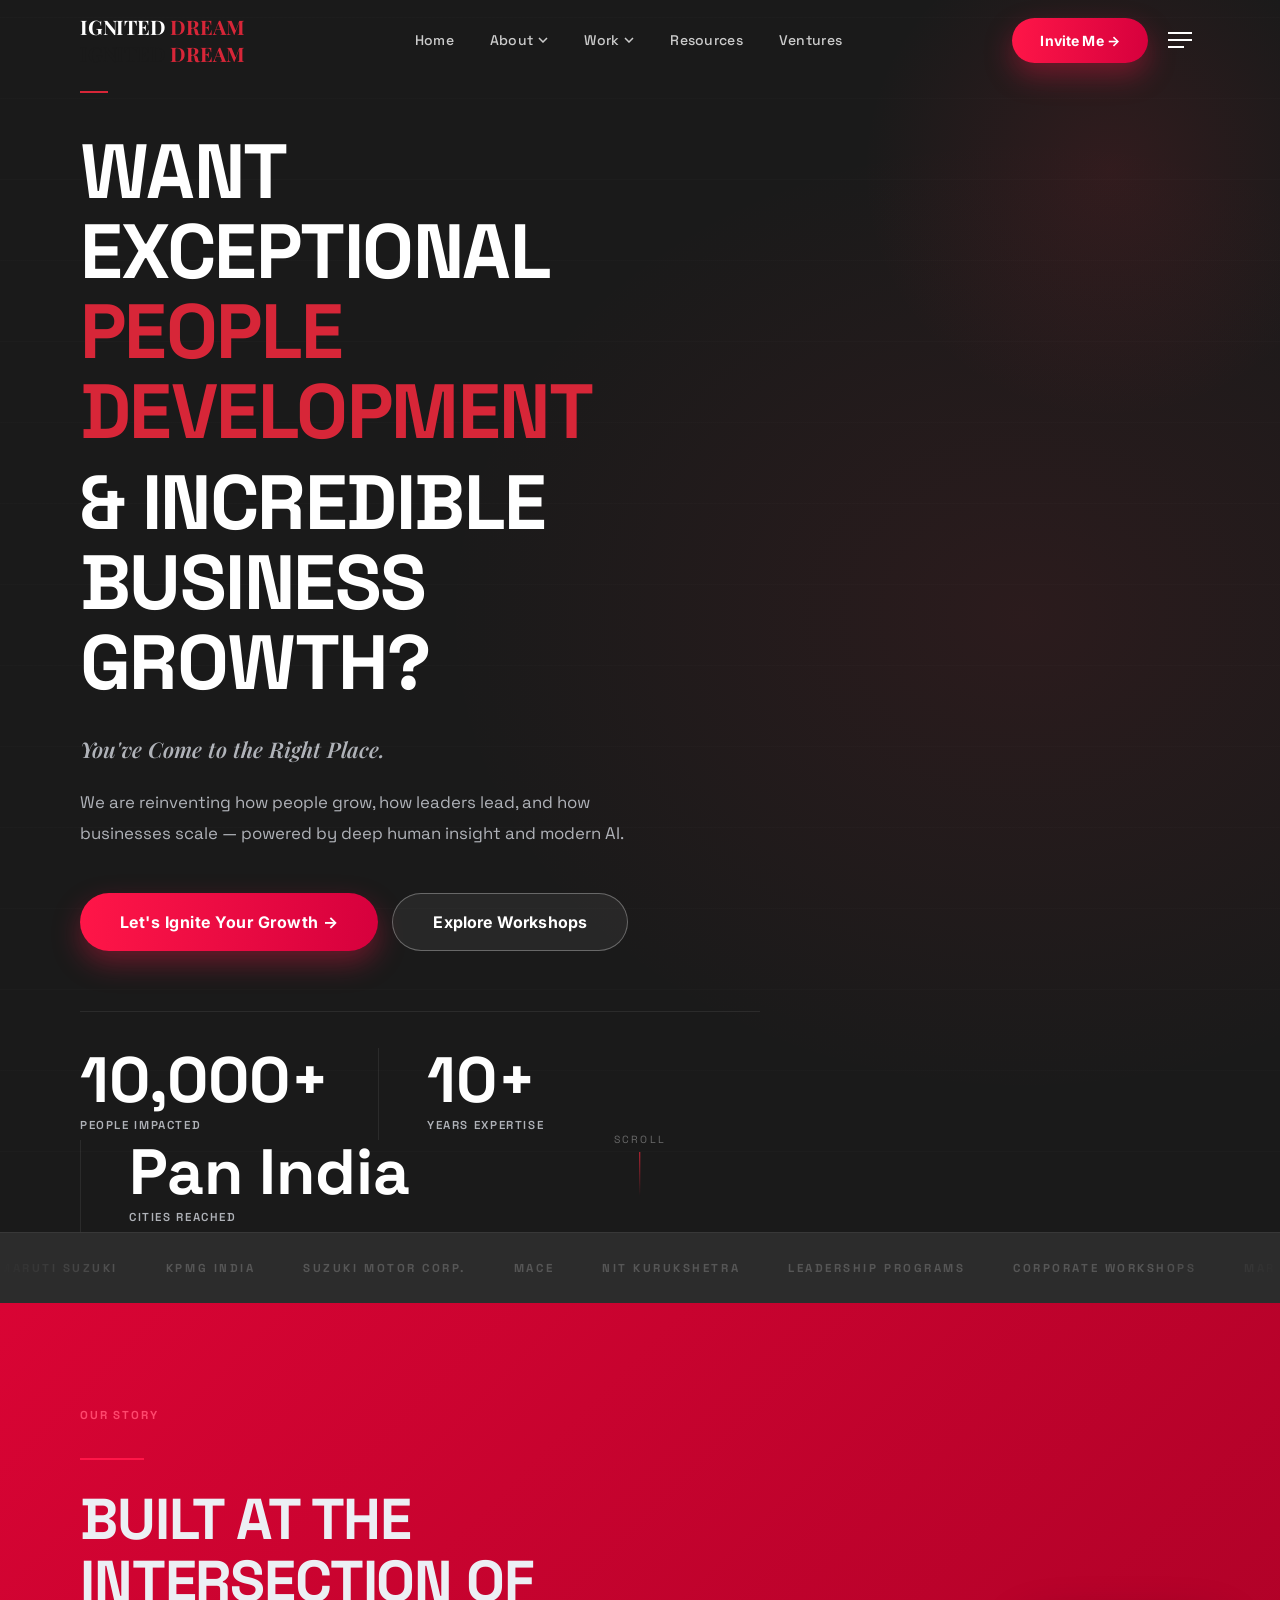
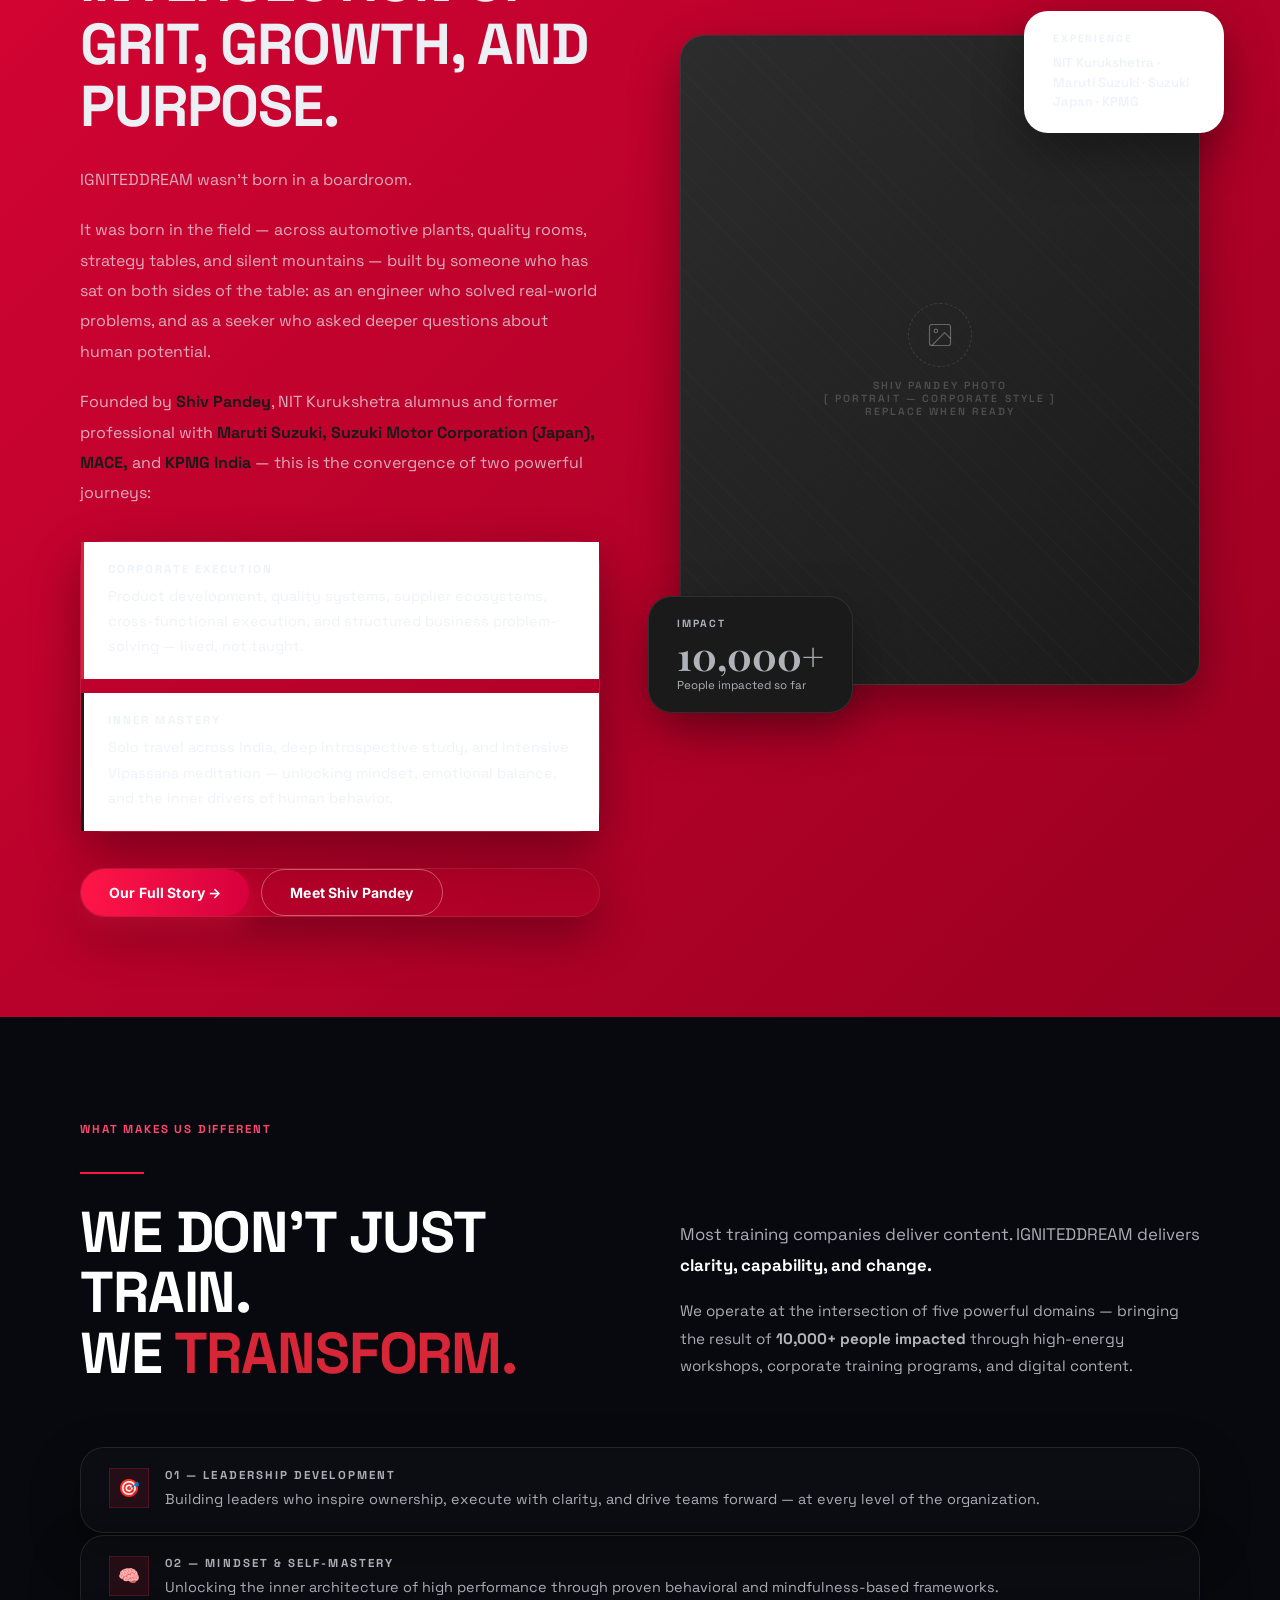
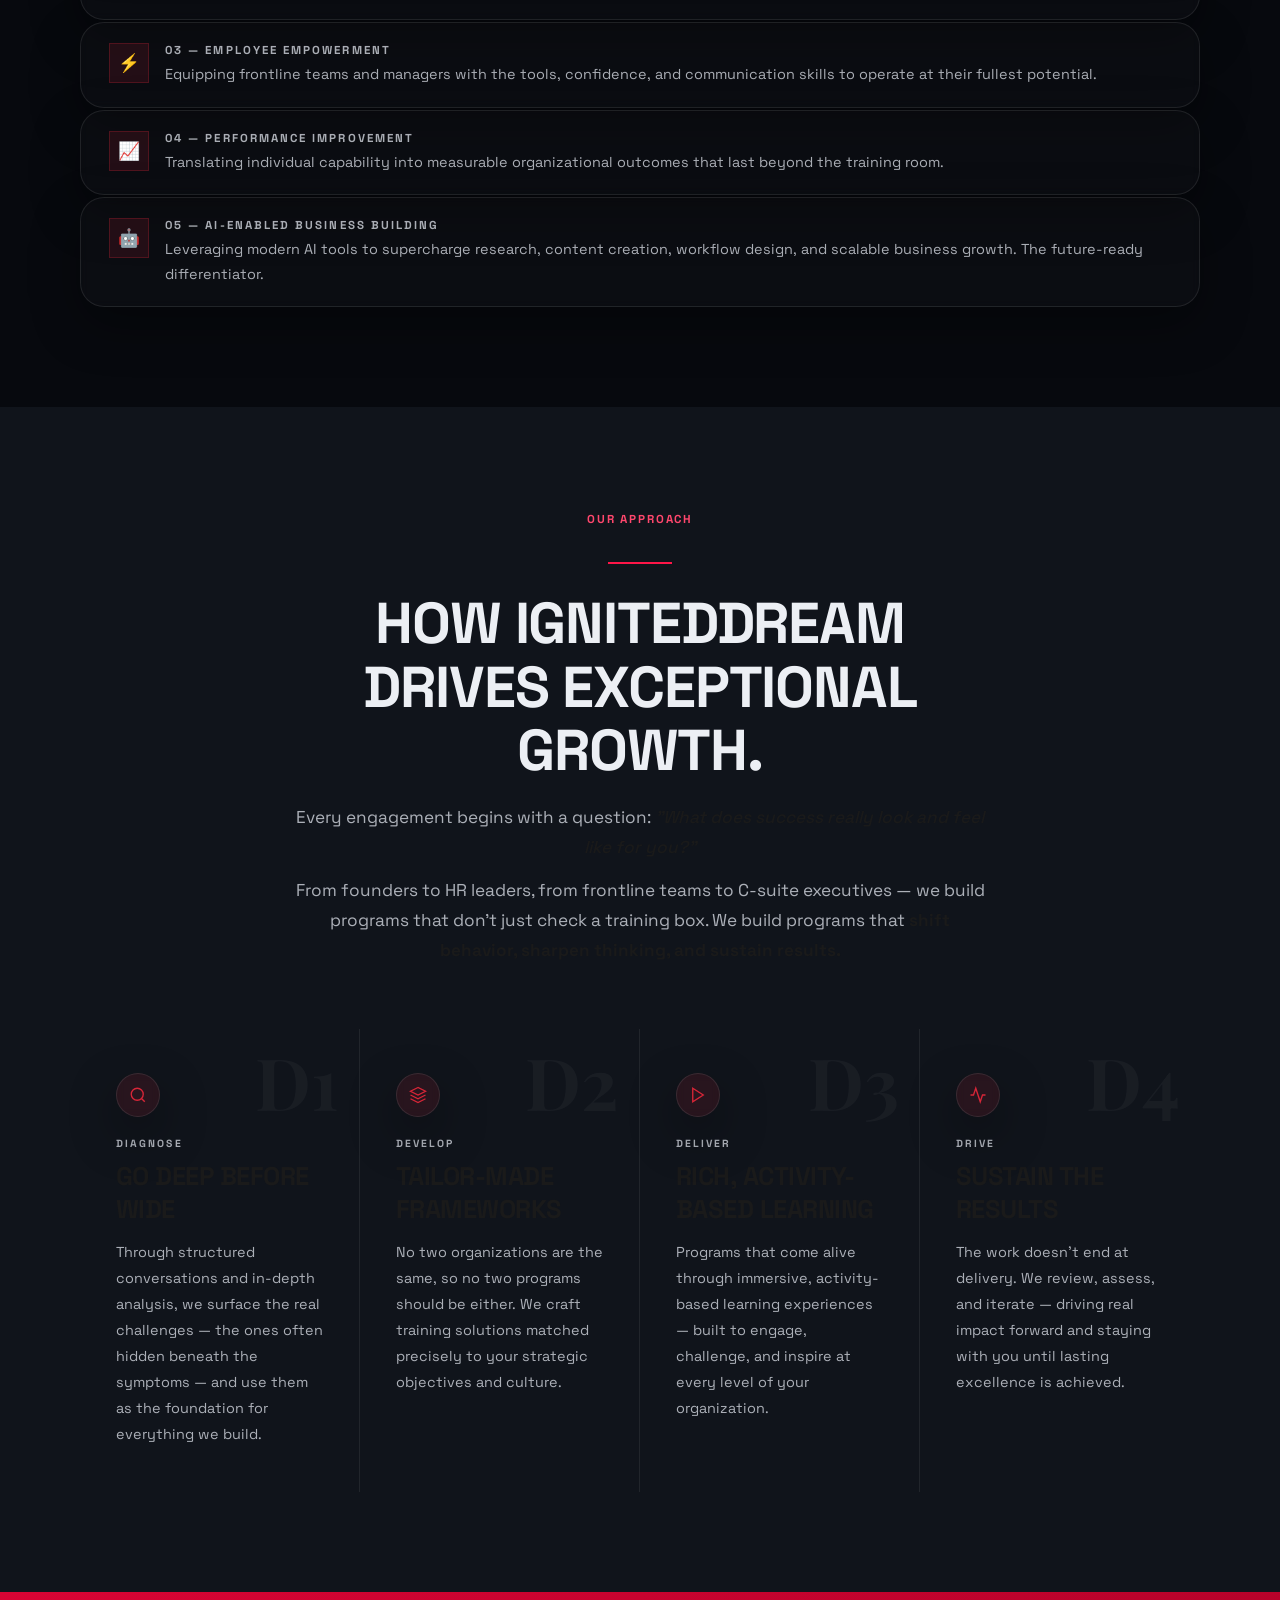
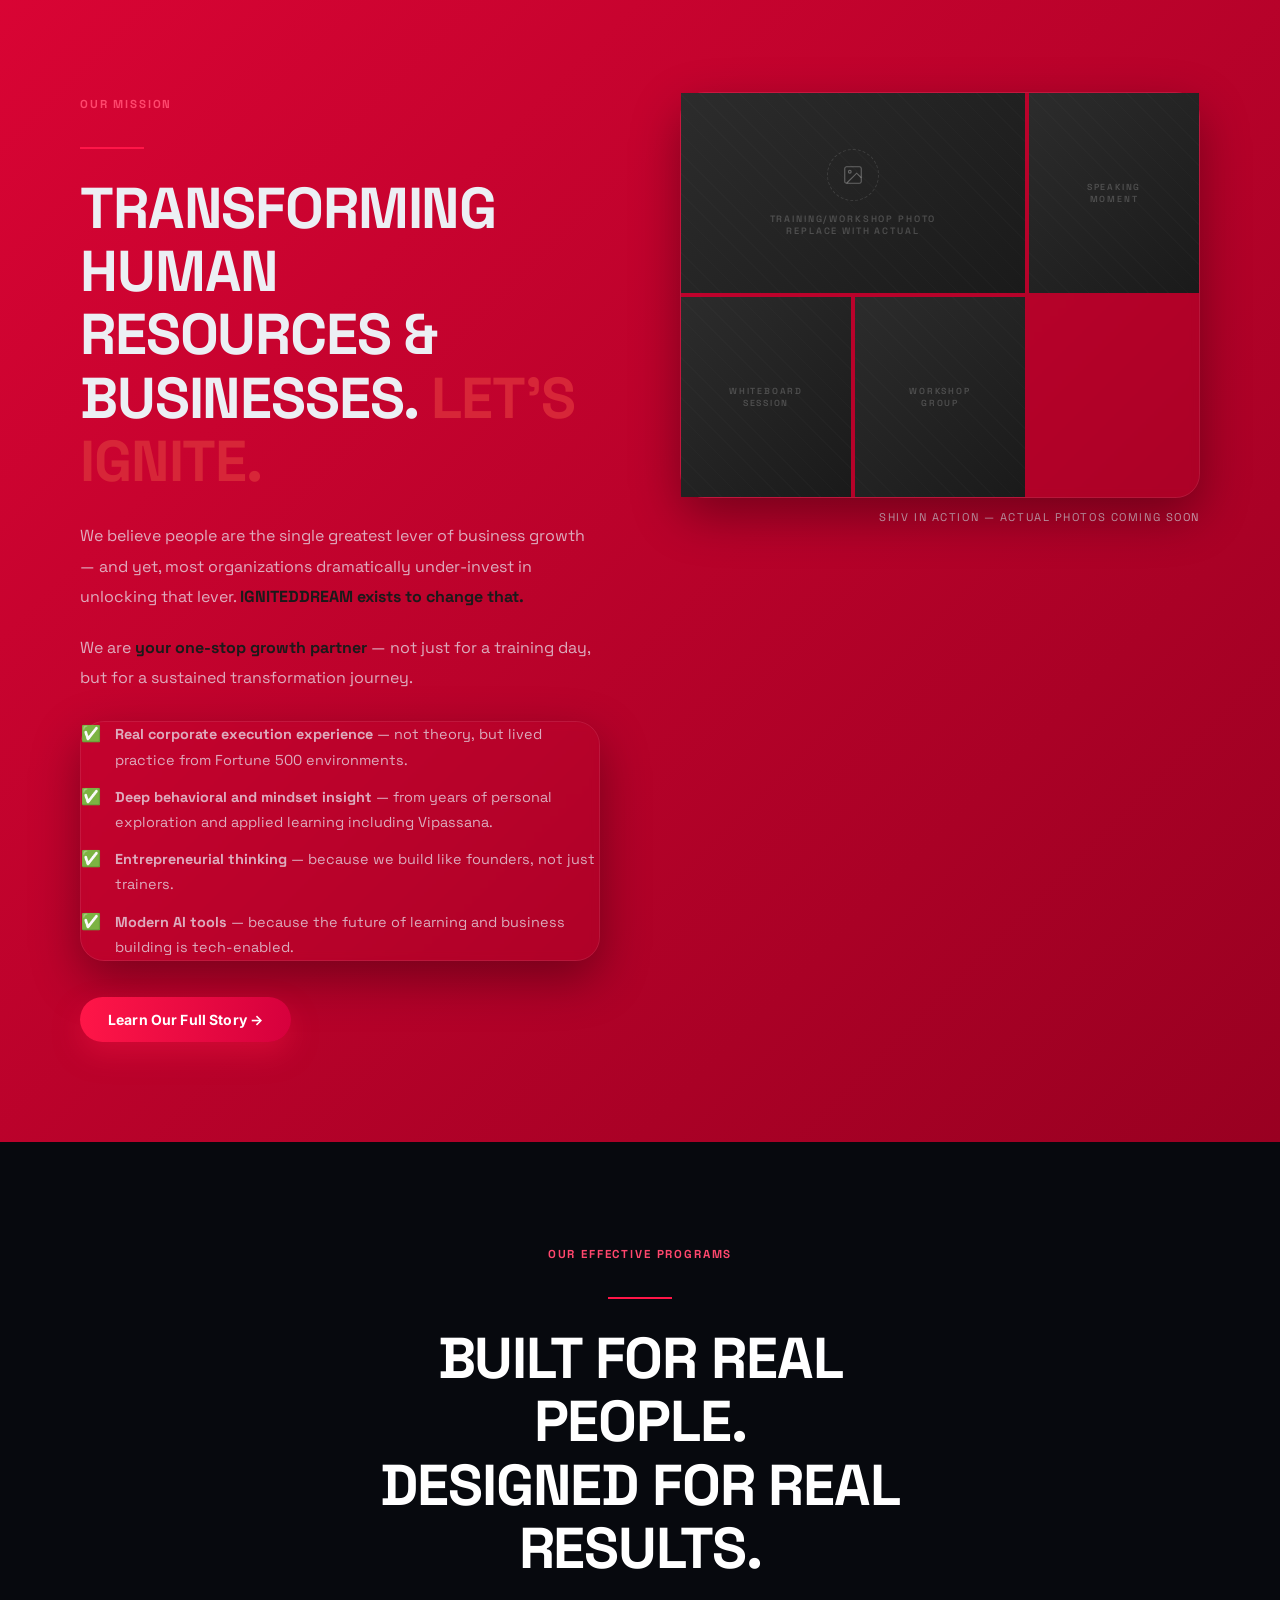
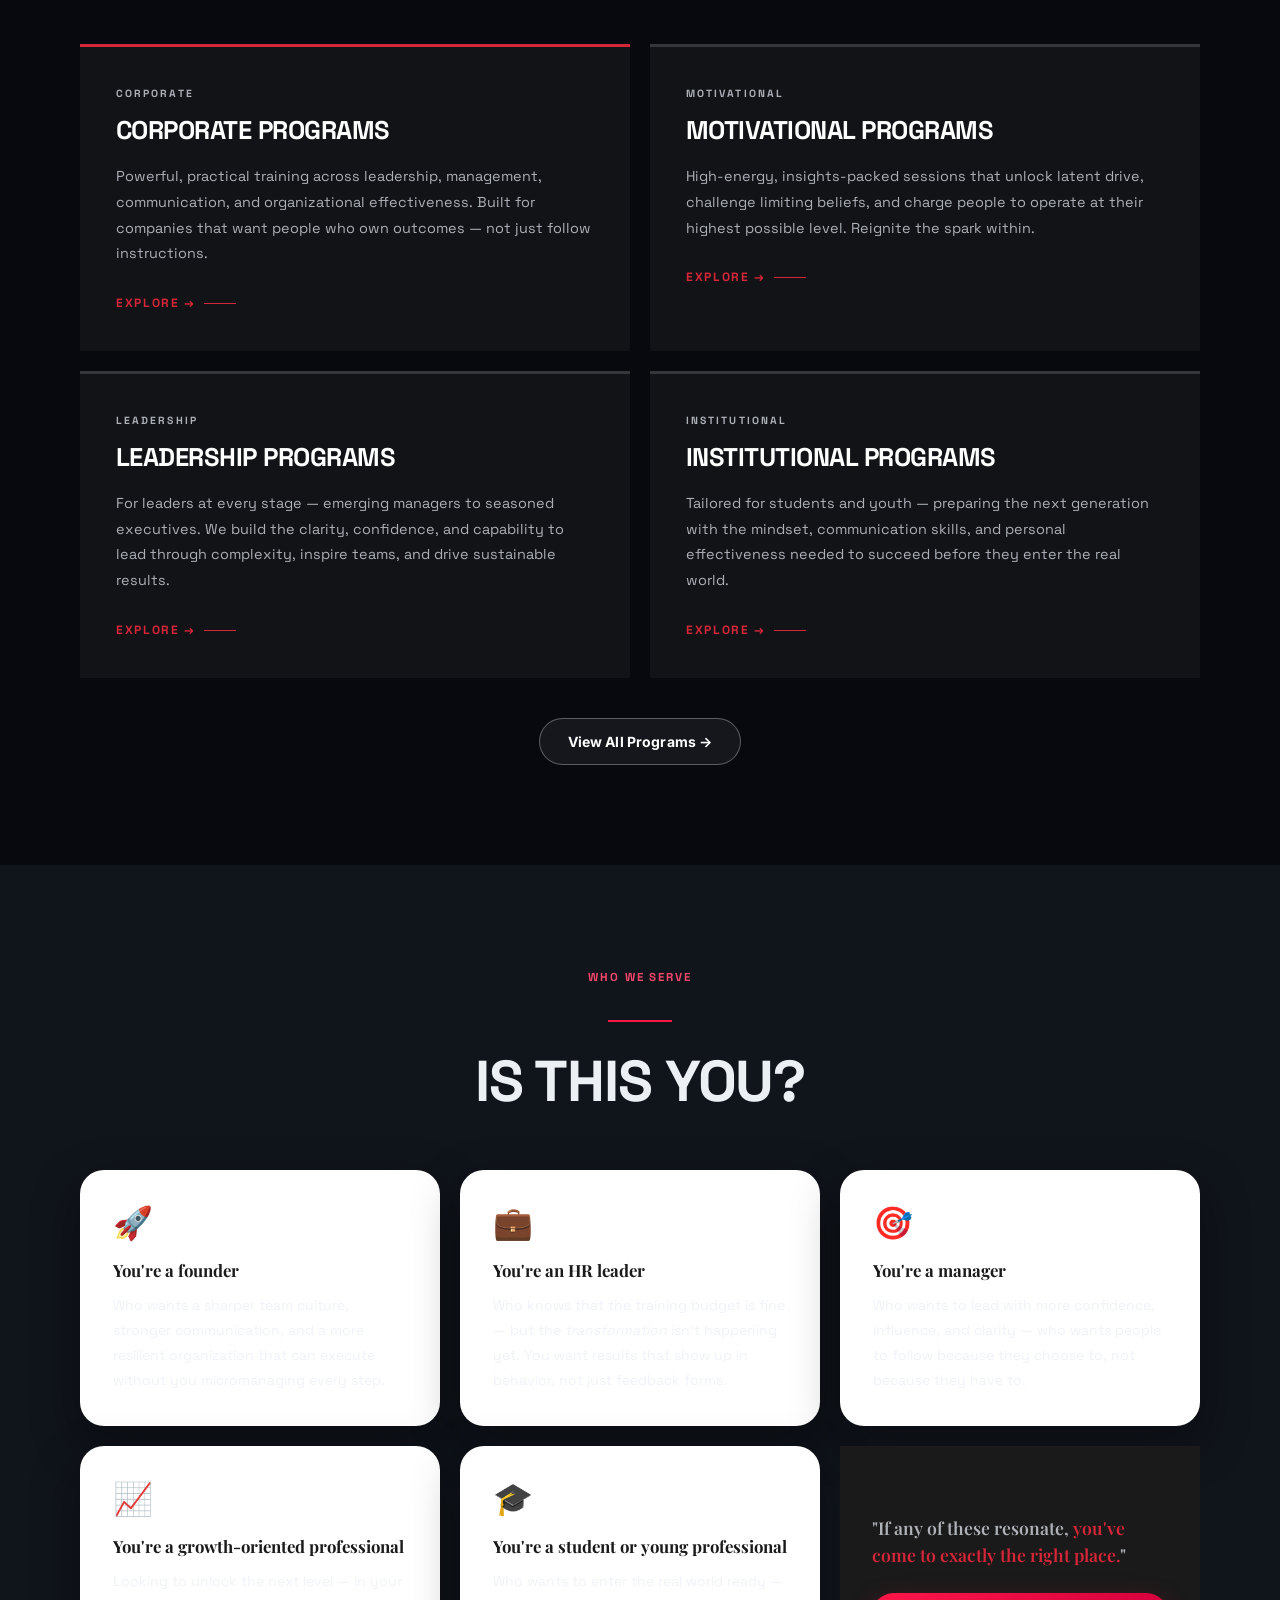
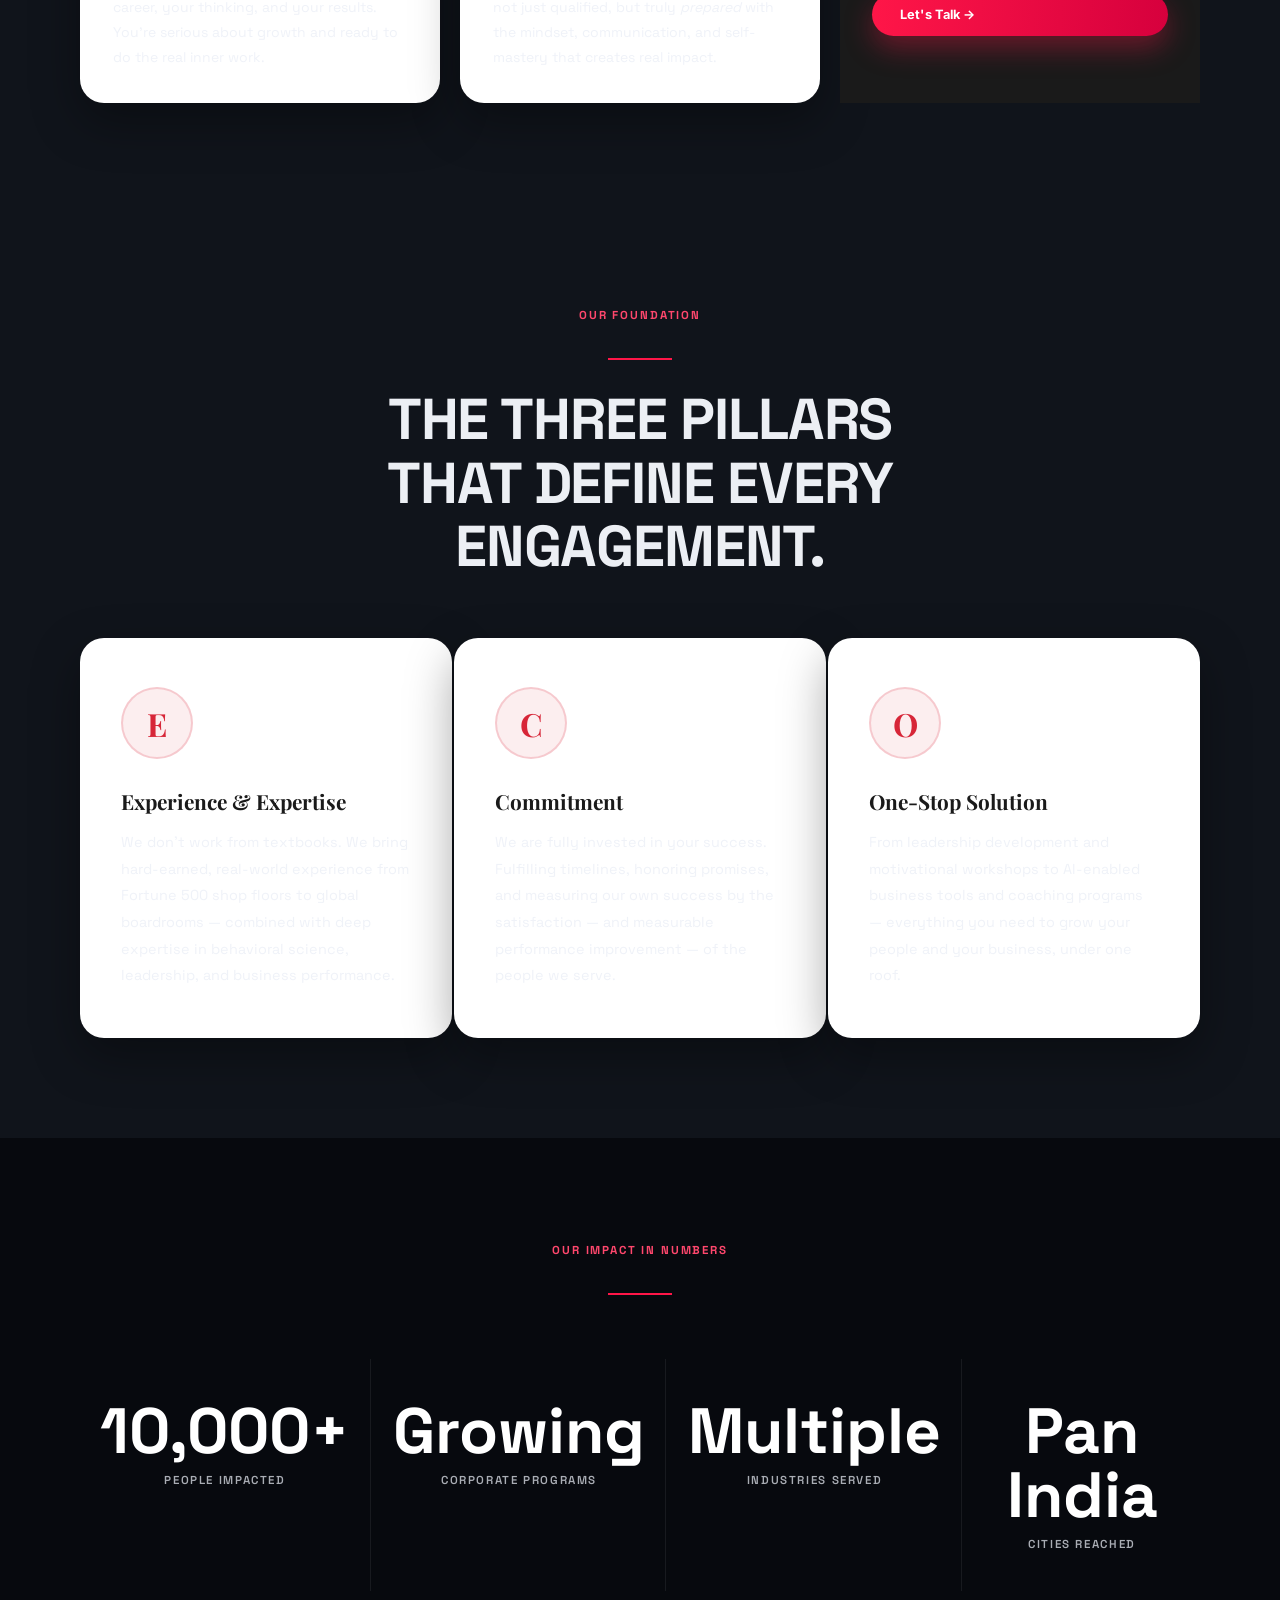
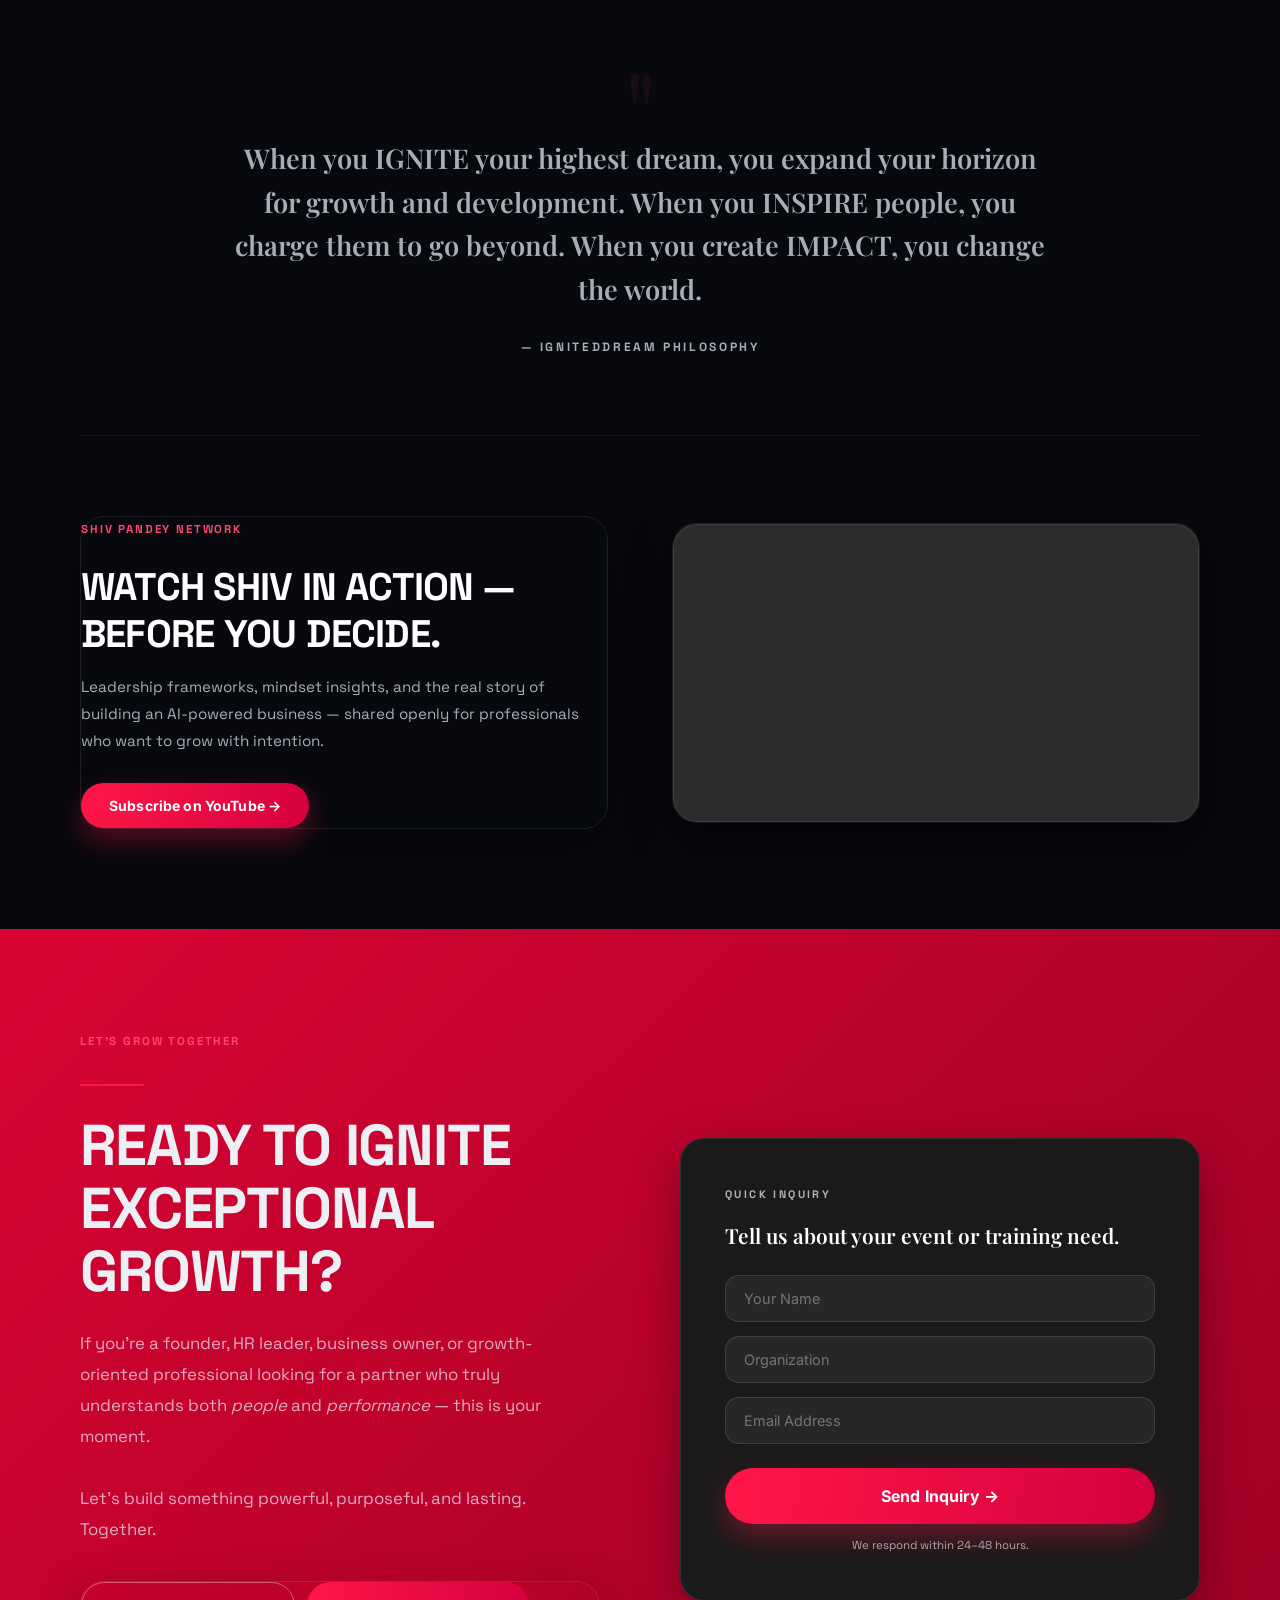
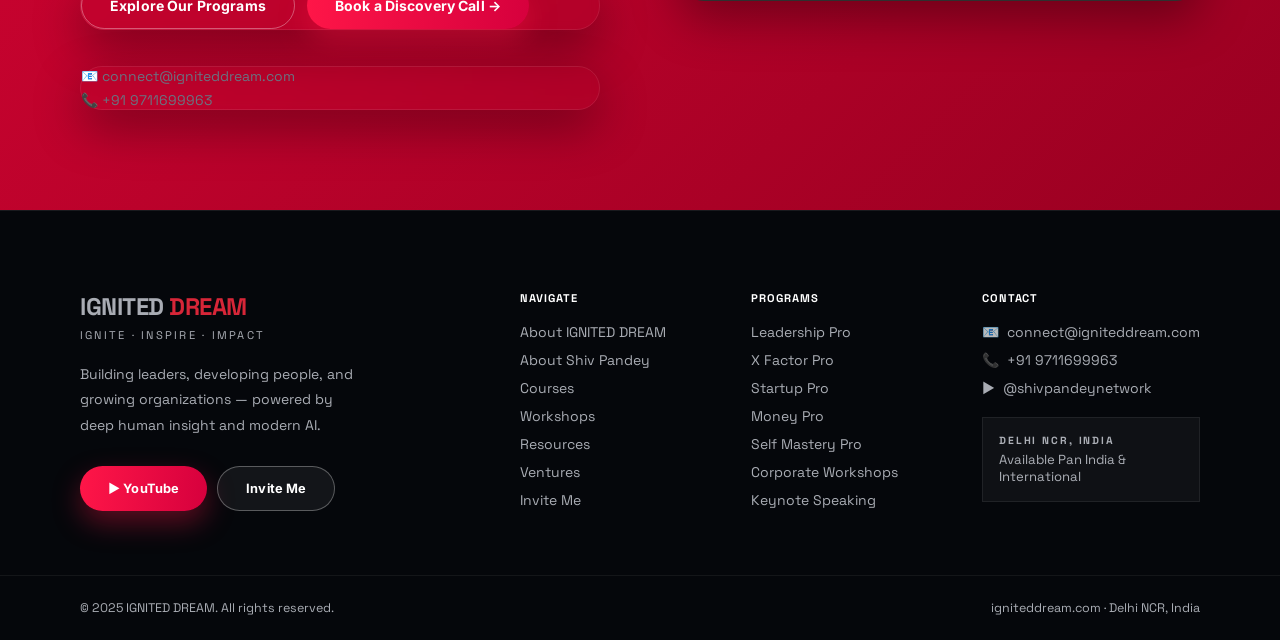
==== commit 60fbf7f4: "Refine homepage redesign selectors for predictable section styling" ====
--- a/index.html
+++ b/index.html
@@ -7,6 +7,9 @@
   <meta name="description" content="IGNITEDDREAM is a leading corporate training, leadership development, and mindset transformation company in Delhi NCR. Founded by Shiv Pandey (NIT Kurukshetra | Maruti Suzuki | KPMG), we've impacted 10,000+ people. Explore programs for leaders, teams, and businesses.">
   <meta name="keywords" content="corporate training Delhi NCR, leadership development India, mindset coaching, employee empowerment programs, business growth training, soft skills training, Shiv Pandey, IGNITEDDREAM">
   <link rel="stylesheet" href="css/styles.css">
+  <link rel="preconnect" href="https://fonts.googleapis.com">
+  <link rel="preconnect" href="https://fonts.gstatic.com" crossorigin>
+  <link href="https://fonts.googleapis.com/css2?family=Space+Grotesk:wght@400;500;700&display=swap" rel="stylesheet">
   <script src="https://cdn.tailwindcss.com"></script>
   <script>tailwind.config={theme:{extend:{}}}</script>
   <style>
@@ -122,9 +125,102 @@
       .moments-grid { grid-template-columns:1fr 1fr; grid-template-rows:auto; }
       .moments-grid .moment-lg { grid-column:span 2; }
     }
+
+
+    /* --- Home page redesign inspired by reference style --- */
+    body.home-arda {
+      font-family:'Space Grotesk','Inter',sans-serif;
+      background:#cfd6d8;
+      color:#f7f7f7;
+    }
+    .home-arda .display-xl,
+    .home-arda .display-lg,
+    .home-arda .display-md,
+    .home-arda .display-sm,
+    .home-arda .font-serif {
+      font-family:'Space Grotesk','Inter',sans-serif !important;
+      text-transform:uppercase;
+      letter-spacing:-.02em;
+      font-weight:700;
+    }
+    .home-arda .container{max-width:1360px;}
+    .home-arda .section,
+    .home-arda .hero,
+    .home-arda footer{position:relative;}
+    .home-arda .hero,
+    .home-arda .section-dark,
+    .home-arda footer {background:#07090e !important;color:#fff;}
+    .home-arda .section-white,
+    .home-arda .section-warm {background:#10141b !important;color:#eceff4;}
+    .home-arda #story,
+    .home-arda #mission,
+    .home-arda #cta{background:linear-gradient(135deg,#d90434,#990021) !important;}
+    .home-arda #navbar.nav-dark{background:transparent;}
+    .home-arda #navbar.nav-scrolled,
+    .home-arda #navbar.nav-light{
+      background:rgba(7,9,14,.87) !important;
+      border-bottom:1px solid rgba(255,255,255,.08);
+      box-shadow:none;
+      backdrop-filter:blur(14px);
+    }
+    .home-arda .nav-link,
+    .home-arda #navbar.nav-light .nav-link,
+    .home-arda #navbar.nav-scrolled .nav-link{color:rgba(255,255,255,.78) !important;}
+    .home-arda .nav-link:hover{color:#fff !important;}
+    .home-arda .dropdown-menu{background:#11161f;border:1px solid rgba(255,255,255,.08);border-top:1px solid #ff1648;border-radius:16px;overflow:hidden;}
+    .home-arda .dropdown-menu a{color:#dce2ec;border-bottom-color:rgba(255,255,255,.06);}
+    .home-arda .dropdown-menu a:hover{background:#191f29;color:#fff;}
+    .home-arda .section-label{color:#ff476d !important;letter-spacing:.16em;}
+    .home-arda .red-divider{background:#ff1648;height:2px;width:64px;}
+    .home-arda p,
+    .home-arda .lead,
+    .home-arda .lead-dark,
+    .home-arda .cred-label,
+    .home-arda .footer-link,
+    .home-arda .footer-tagline{color:rgba(233,237,245,.72) !important;}
+    .home-arda .impact-num{font-family:'Space Grotesk','Inter',sans-serif;font-weight:700;color:#fff;}
+    .home-arda .btn{border-radius:999px;font-weight:700;letter-spacing:.01em;padding:14px 28px;}
+    .home-arda .btn-red{background:linear-gradient(95deg,#ff1648,#d6003d) !important;box-shadow:0 12px 28px rgba(255,22,72,.35);}
+    .home-arda .btn-red:hover{transform:translateY(-2px);filter:brightness(1.05);}
+    .home-arda .btn-outline-white{border-color:rgba(255,255,255,.3);background:rgba(255,255,255,.06);}
+    .home-arda .btn-outline-dark{border-color:rgba(255,255,255,.35);color:#fff;background:transparent;}
+    .home-arda .btn-outline-dark:hover{background:rgba(255,255,255,.09);}
+    .home-arda .domain-pill,
+    .home-arda .serve-card,
+    .home-arda .eco-pillar,
+    .home-arda .stat-float,
+    .home-arda .video-wrapper,
+    .home-arda #story .reveal > div,
+    .home-arda #difference .reveal > div,
+    .home-arda #approach .reveal > div,
+    .home-arda #mission .reveal > div,
+    .home-arda #programs .reveal > div,
+    .home-arda #impact .reveal > div,
+    .home-arda #cta .reveal > div {
+      border-radius:24px !important;
+      border:1px solid rgba(255,255,255,.09) !important;
+      box-shadow:0 18px 48px rgba(0,0,0,.35) !important;
+      backdrop-filter:blur(4px);
+    }
+    .home-arda input,
+    .home-arda textarea,
+    .home-arda select{
+      border-radius:14px !important;
+      border:1px solid rgba(255,255,255,.11) !important;
+      background:rgba(255,255,255,.06) !important;
+      color:#fff !important;
+    }
+    .home-arda .footer{background:#05070b !important;border-top:1px solid rgba(255,255,255,.08);}
+    .home-arda .footer-heading{color:#fff !important;letter-spacing:.08em;}
+    .home-arda .footer-logo-text{font-family:'Space Grotesk','Inter',sans-serif;letter-spacing:-.02em;}
+    @media (max-width:768px){
+      .home-arda .display-xl{font-size:clamp(2.2rem,12vw,3.2rem);}
+      .home-arda .section{padding:62px 0;}
+    }
+
   </style>
 </head>
-<body>
+<body class="home-arda">
 
 <!-- ═══════════════════════════════════════
   NAVIGATION
